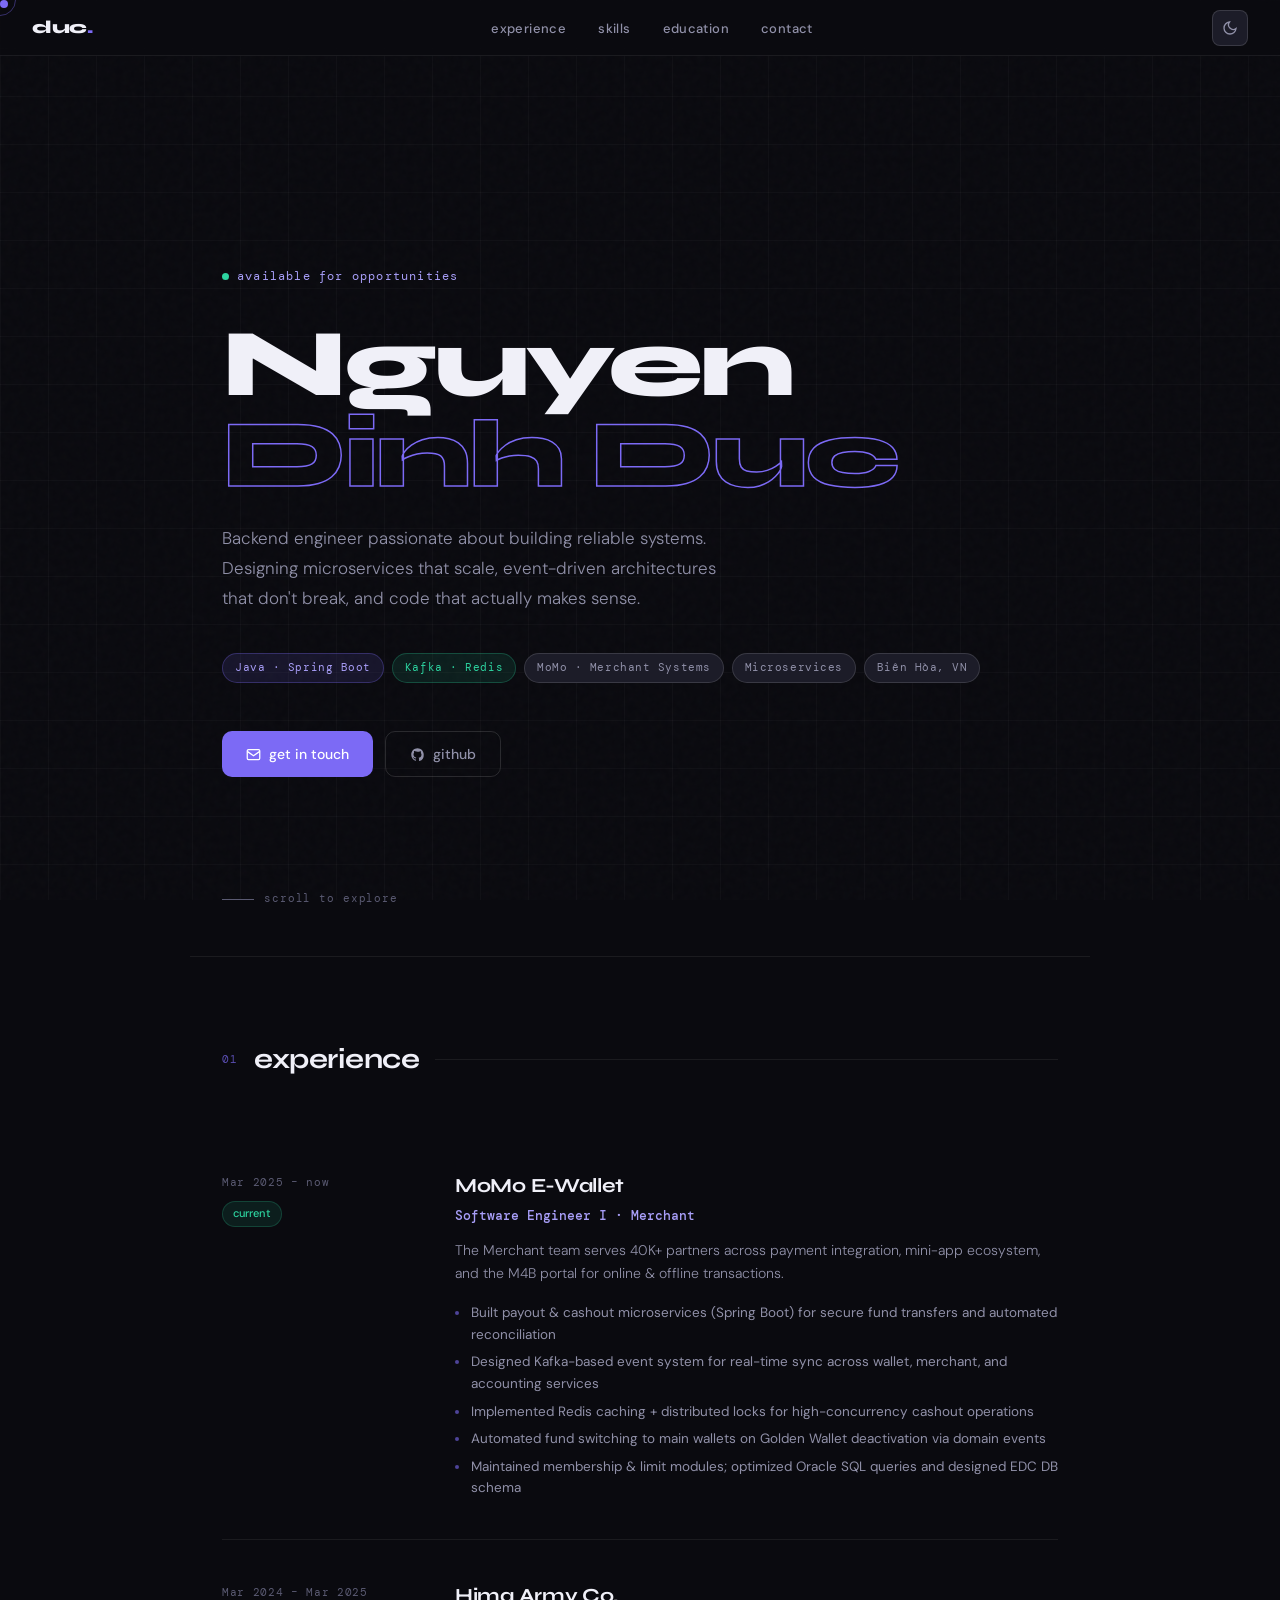
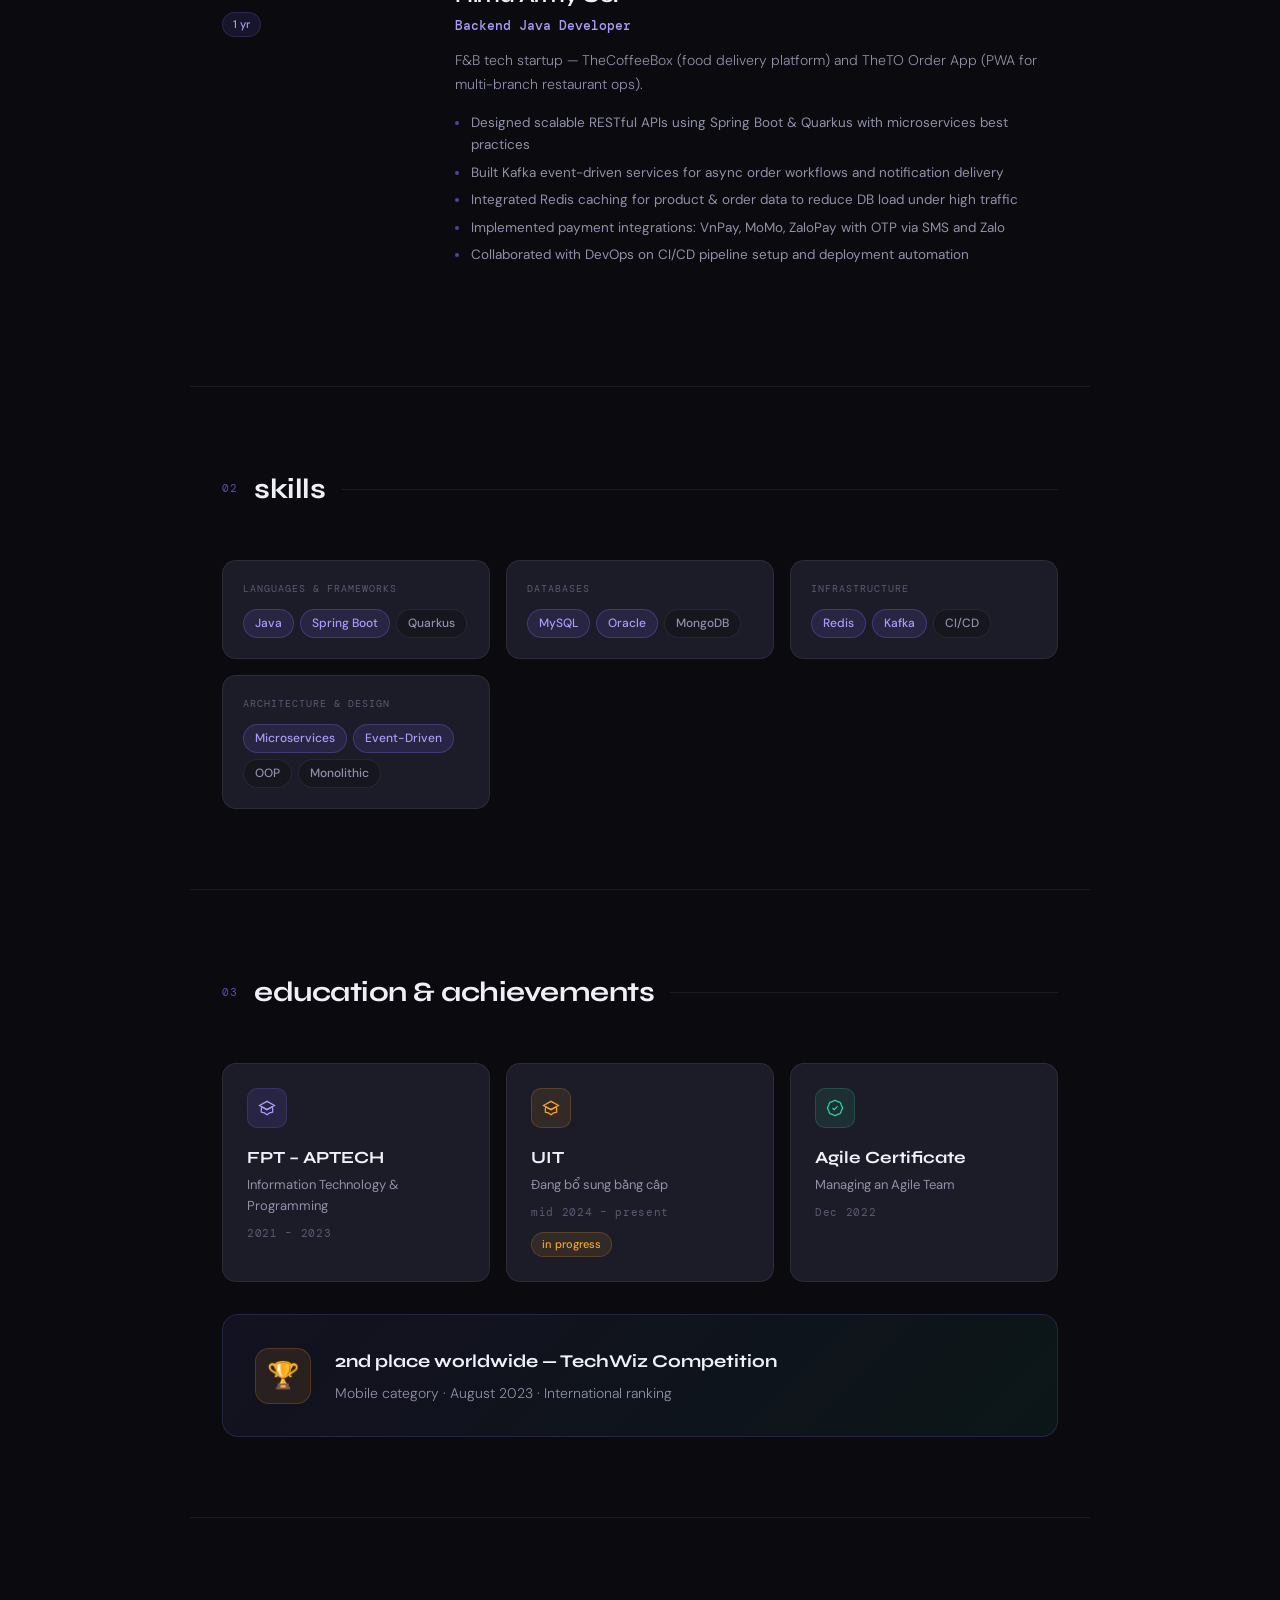
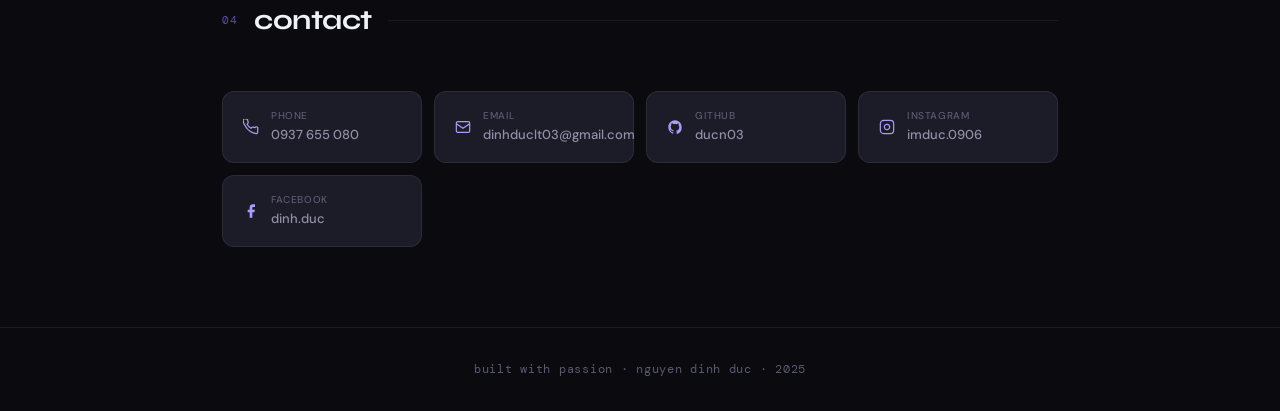
==== index.html @ 2b204b13 "feat: portfolio" ====
<!DOCTYPE html>
<html lang="vi" data-theme="dark">
<head>
<meta charset="UTF-8">
<meta name="viewport" content="width=device-width, initial-scale=1.0">
<title>Nguyen Dinh Duc — Backend Engineer</title>
<link rel="preconnect" href="https://fonts.googleapis.com">
<link href="https://fonts.googleapis.com/css2?family=Syne:wght@400;500;600;700;800&family=DM+Mono:ital,wght@0,400;0,500;1,400&family=DM+Sans:ital,opsz,wght@0,9..40,300;0,9..40,400;0,9..40,500;1,9..40,300&display=swap" rel="stylesheet">
<style>
:root {
  --bg: #0a0a0f;
  --bg2: #111118;
  --bg3: #16161f;
  --surface: #1c1c28;
  --surface2: #242433;
  --border: rgba(255,255,255,0.07);
  --border2: rgba(255,255,255,0.13);
  --text: #f0f0f8;
  --text2: #9090a8;
  --text3: #5a5a72;
  --accent: #7c6af5;
  --accent2: #a89ef8;
  --accent-bg: rgba(124,106,245,0.12);
  --teal: #2dd4a0;
  --teal-bg: rgba(45,212,160,0.1);
  --amber: #f5a623;
  --amber-bg: rgba(245,166,35,0.1);
  --glow: 0 0 40px rgba(124,106,245,0.15);
}
[data-theme="light"] {
  --bg: #fafaf8;
  --bg2: #f4f4f0;
  --bg3: #eeeeea;
  --surface: #ffffff;
  --surface2: #f8f8f5;
  --border: rgba(0,0,0,0.07);
  --border2: rgba(0,0,0,0.13);
  --text: #1a1a2e;
  --text2: #5a5a72;
  --text3: #9090a8;
  --accent: #5b4de0;
  --accent2: #7c6af5;
  --accent-bg: rgba(91,77,224,0.08);
  --teal: #0f9e75;
  --teal-bg: rgba(15,158,117,0.08);
  --amber: #c47a00;
  --amber-bg: rgba(196,122,0,0.08);
  --glow: 0 0 40px rgba(91,77,224,0.08);
}
*, *::before, *::after { box-sizing: border-box; margin: 0; padding: 0; }
html { scroll-behavior: smooth; }
body {
  font-family: 'DM Sans', sans-serif;
  background: var(--bg);
  color: var(--text);
  line-height: 1.6;
  overflow-x: hidden;
}

/* CURSOR */
.cursor {
  width: 8px; height: 8px;
  background: var(--accent);
  border-radius: 50%;
  position: fixed;
  pointer-events: none;
  z-index: 9999;
  transition: transform 0.15s ease, opacity 0.15s ease;
  top: 0; left: 0;
}
.cursor-ring {
  width: 32px; height: 32px;
  border: 1px solid rgba(124,106,245,0.4);
  border-radius: 50%;
  position: fixed;
  pointer-events: none;
  z-index: 9998;
  transition: all 0.08s ease;
  top: 0; left: 0;
}

/* NAV */
nav {
  position: sticky;
  top: 0;
  z-index: 100;
  background: rgba(10,10,15,0.8);
  backdrop-filter: blur(20px);
  border-bottom: 1px solid var(--border);
  padding: 0 2rem;
  display: flex;
  align-items: center;
  justify-content: space-between;
  height: 56px;
  transition: background 0.3s;
}
[data-theme="light"] nav { background: rgba(250,250,248,0.85); }
.nav-logo {
  font-family: 'Syne', sans-serif;
  font-weight: 800;
  font-size: 18px;
  color: var(--text);
  text-decoration: none;
  letter-spacing: -0.5px;
}
.nav-logo span { color: var(--accent); }
.nav-links {
  display: flex;
  gap: 2rem;
  list-style: none;
}
.nav-links a {
  font-size: 13px;
  font-weight: 500;
  color: var(--text2);
  text-decoration: none;
  letter-spacing: 0.03em;
  transition: color 0.2s;
}
.nav-links a:hover { color: var(--text); }
.nav-right { display: flex; align-items: center; gap: 12px; }
.theme-btn {
  width: 36px; height: 36px;
  border: 1px solid var(--border2);
  border-radius: 8px;
  background: var(--surface);
  cursor: pointer;
  display: flex;
  align-items: center;
  justify-content: center;
  transition: all 0.2s;
  color: var(--text2);
}
.theme-btn:hover { background: var(--surface2); color: var(--text); }
.theme-btn svg { width: 16px; height: 16px; }

/* HERO */
.hero {
  min-height: 100vh;
  display: flex;
  flex-direction: column;
  justify-content: center;
  padding: 6rem 2rem 4rem;
  max-width: 900px;
  margin: 0 auto;
  position: relative;
}
.hero-eyebrow {
  display: inline-flex;
  align-items: center;
  gap: 8px;
  font-family: 'DM Mono', monospace;
  font-size: 12px;
  color: var(--accent2);
  letter-spacing: 0.1em;
  margin-bottom: 2rem;
  opacity: 0;
  animation: fadeUp 0.6s ease 0.1s forwards;
}
.dot-live {
  width: 7px; height: 7px;
  background: var(--teal);
  border-radius: 50%;
  animation: pulse 2s infinite;
}
@keyframes pulse {
  0%, 100% { opacity: 1; transform: scale(1); }
  50% { opacity: 0.5; transform: scale(0.8); }
}
.hero-name {
  font-family: 'Syne', sans-serif;
  font-weight: 800;
  font-size: clamp(52px, 8vw, 96px);
  line-height: 0.95;
  letter-spacing: -3px;
  color: var(--text);
  margin-bottom: 1.5rem;
  opacity: 0;
  animation: fadeUp 0.7s ease 0.2s forwards;
}
.hero-name .highlight {
  color: transparent;
  -webkit-text-stroke: 1.5px var(--accent);
}
.hero-desc {
  font-size: 17px;
  color: var(--text2);
  max-width: 520px;
  line-height: 1.75;
  margin-bottom: 2.5rem;
  font-weight: 300;
  opacity: 0;
  animation: fadeUp 0.7s ease 0.35s forwards;
}
.hero-chips {
  display: flex;
  flex-wrap: wrap;
  gap: 8px;
  margin-bottom: 3rem;
  opacity: 0;
  animation: fadeUp 0.7s ease 0.45s forwards;
}
.chip {
  font-family: 'DM Mono', monospace;
  font-size: 11px;
  padding: 5px 12px;
  border-radius: 100px;
  border: 1px solid var(--border2);
  color: var(--text2);
  background: var(--surface);
  letter-spacing: 0.05em;
}
.chip.accent { background: var(--accent-bg); border-color: rgba(124,106,245,0.3); color: var(--accent2); }
.chip.teal { background: var(--teal-bg); border-color: rgba(45,212,160,0.25); color: var(--teal); }
.hero-actions {
  display: flex;
  gap: 12px;
  flex-wrap: wrap;
  opacity: 0;
  animation: fadeUp 0.7s ease 0.55s forwards;
}
.btn-primary {
  display: inline-flex;
  align-items: center;
  gap: 8px;
  padding: 11px 24px;
  background: var(--accent);
  color: #fff;
  border: none;
  border-radius: 10px;
  font-size: 14px;
  font-weight: 500;
  text-decoration: none;
  cursor: pointer;
  transition: all 0.2s;
  font-family: 'DM Sans', sans-serif;
}
.btn-primary:hover { background: var(--accent2); transform: translateY(-1px); }
.btn-ghost {
  display: inline-flex;
  align-items: center;
  gap: 8px;
  padding: 11px 24px;
  background: transparent;
  color: var(--text2);
  border: 1px solid var(--border2);
  border-radius: 10px;
  font-size: 14px;
  font-weight: 500;
  text-decoration: none;
  cursor: pointer;
  transition: all 0.2s;
  font-family: 'DM Sans', sans-serif;
}
.btn-ghost:hover { border-color: var(--accent); color: var(--accent2); }
.hero-scroll {
  position: absolute;
  bottom: 3rem;
  left: 2rem;
  display: flex;
  align-items: center;
  gap: 10px;
  font-family: 'DM Mono', monospace;
  font-size: 11px;
  color: var(--text3);
  letter-spacing: 0.08em;
  opacity: 0;
  animation: fadeUp 0.7s ease 0.8s forwards;
}
.scroll-line {
  width: 32px; height: 1px;
  background: var(--text3);
  animation: scrollLine 2s ease infinite;
}
@keyframes scrollLine {
  0%, 100% { width: 32px; opacity: 1; }
  50% { width: 16px; opacity: 0.4; }
}
@keyframes fadeUp {
  from { opacity: 0; transform: translateY(20px); }
  to { opacity: 1; transform: translateY(0); }
}

/* SECTIONS */
section {
  max-width: 900px;
  margin: 0 auto;
  padding: 5rem 2rem;
  border-top: 1px solid var(--border);
}
.section-header {
  display: flex;
  align-items: center;
  gap: 16px;
  margin-bottom: 3rem;
}
.section-num {
  font-family: 'DM Mono', monospace;
  font-size: 11px;
  color: var(--accent);
  letter-spacing: 0.1em;
  opacity: 0.7;
}
.section-title {
  font-family: 'Syne', sans-serif;
  font-size: 28px;
  font-weight: 700;
  letter-spacing: -0.5px;
  color: var(--text);
}
.section-line {
  flex: 1;
  height: 1px;
  background: var(--border);
}

/* EXPERIENCE */
.exp-timeline { display: flex; flex-direction: column; gap: 0; }
.exp-item {
  display: grid;
  grid-template-columns: 1fr 3fr;
  gap: 2rem;
  padding: 2.5rem 0;
  border-bottom: 1px solid var(--border);
  opacity: 0;
  transform: translateY(24px);
  transition: opacity 0.5s ease, transform 0.5s ease;
}
.exp-item.visible { opacity: 1; transform: translateY(0); }
.exp-item:last-child { border-bottom: none; }
.exp-meta { padding-top: 4px; }
.exp-period {
  font-family: 'DM Mono', monospace;
  font-size: 11px;
  color: var(--text3);
  letter-spacing: 0.06em;
  margin-bottom: 8px;
}
.exp-badge {
  display: inline-block;
  font-size: 11px;
  padding: 3px 10px;
  border-radius: 100px;
  background: var(--teal-bg);
  color: var(--teal);
  border: 1px solid rgba(45,212,160,0.2);
  font-weight: 500;
}
.exp-badge.current { animation: badgePulse 3s ease infinite; }
@keyframes badgePulse {
  0%, 100% { box-shadow: 0 0 0 0 rgba(45,212,160,0.3); }
  50% { box-shadow: 0 0 0 4px rgba(45,212,160,0); }
}
.exp-company {
  font-family: 'Syne', sans-serif;
  font-size: 20px;
  font-weight: 700;
  color: var(--text);
  margin-bottom: 4px;
  letter-spacing: -0.3px;
}
.exp-role {
  font-size: 13px;
  color: var(--accent2);
  font-weight: 500;
  margin-bottom: 12px;
  font-family: 'DM Mono', monospace;
}
.exp-desc {
  font-size: 14px;
  color: var(--text2);
  line-height: 1.7;
  margin-bottom: 16px;
  font-weight: 300;
}
.exp-bullets { list-style: none; display: flex; flex-direction: column; gap: 6px; }
.exp-bullets li {
  font-size: 13.5px;
  color: var(--text2);
  padding-left: 16px;
  position: relative;
  line-height: 1.6;
}
.exp-bullets li::before {
  content: '';
  position: absolute;
  left: 0;
  top: 9px;
  width: 4px; height: 4px;
  border-radius: 50%;
  background: var(--accent);
  opacity: 0.6;
}

/* SKILLS */
.skills-grid {
  display: grid;
  grid-template-columns: repeat(auto-fit, minmax(200px, 1fr));
  gap: 16px;
}
.skill-group {
  background: var(--surface);
  border: 1px solid var(--border);
  border-radius: 14px;
  padding: 1.25rem;
  opacity: 0;
  transform: translateY(20px);
  transition: opacity 0.5s ease, transform 0.5s ease, border-color 0.2s;
}
.skill-group:hover { border-color: var(--border2); }
.skill-group.visible { opacity: 1; transform: translateY(0); }
.skill-group-label {
  font-family: 'DM Mono', monospace;
  font-size: 10px;
  color: var(--text3);
  letter-spacing: 0.1em;
  margin-bottom: 12px;
  text-transform: uppercase;
}
.skill-items { display: flex; flex-wrap: wrap; gap: 6px; }
.skill-pill {
  font-size: 12px;
  padding: 4px 11px;
  border-radius: 100px;
  background: var(--bg3);
  border: 1px solid var(--border);
  color: var(--text2);
  font-weight: 500;
  transition: all 0.2s;
}
.skill-pill:hover { background: var(--accent-bg); border-color: rgba(124,106,245,0.3); color: var(--accent2); }
.skill-pill.featured { background: var(--accent-bg); border-color: rgba(124,106,245,0.3); color: var(--accent2); }

/* EDUCATION */
.edu-grid { display: grid; grid-template-columns: repeat(auto-fit, minmax(260px, 1fr)); gap: 16px; }
.edu-card {
  background: var(--surface);
  border: 1px solid var(--border);
  border-radius: 14px;
  padding: 1.5rem;
  opacity: 0;
  transform: translateY(20px);
  transition: opacity 0.5s ease, transform 0.5s ease, border-color 0.2s;
}
.edu-card:hover { border-color: var(--border2); }
.edu-card.visible { opacity: 1; transform: translateY(0); }
.edu-icon {
  width: 40px; height: 40px;
  border-radius: 10px;
  background: var(--accent-bg);
  border: 1px solid rgba(124,106,245,0.2);
  display: flex; align-items: center; justify-content: center;
  margin-bottom: 1rem;
}
.edu-icon svg { width: 20px; height: 20px; color: var(--accent2); }
.edu-school {
  font-family: 'Syne', sans-serif;
  font-size: 17px;
  font-weight: 700;
  color: var(--text);
  margin-bottom: 4px;
}
.edu-degree { font-size: 13px; color: var(--text2); margin-bottom: 8px; }
.edu-period {
  font-family: 'DM Mono', monospace;
  font-size: 11px;
  color: var(--text3);
  letter-spacing: 0.06em;
}
.edu-status {
  display: inline-block;
  margin-top: 10px;
  font-size: 11px;
  padding: 3px 10px;
  border-radius: 100px;
  background: var(--amber-bg);
  color: var(--amber);
  border: 1px solid rgba(245,166,35,0.2);
  font-weight: 500;
}

/* AWARD */
.award-card {
  background: linear-gradient(135deg, rgba(124,106,245,0.08), rgba(45,212,160,0.06));
  border: 1px solid rgba(124,106,245,0.2);
  border-radius: 16px;
  padding: 2rem;
  display: flex;
  align-items: center;
  gap: 1.5rem;
  opacity: 0;
  transform: translateY(20px);
  transition: opacity 0.5s ease, transform 0.5s ease;
}
.award-card.visible { opacity: 1; transform: translateY(0); }
.award-trophy {
  width: 56px; height: 56px;
  background: var(--amber-bg);
  border: 1px solid rgba(245,166,35,0.2);
  border-radius: 14px;
  display: flex; align-items: center; justify-content: center;
  flex-shrink: 0;
  font-size: 26px;
}
.award-title {
  font-family: 'Syne', sans-serif;
  font-size: 18px;
  font-weight: 700;
  color: var(--text);
  margin-bottom: 6px;
}
.award-sub { font-size: 14px; color: var(--text2); font-weight: 300; }

/* CONTACT */
.contact-grid {
  display: grid;
  grid-template-columns: repeat(auto-fit, minmax(180px, 1fr));
  gap: 12px;
}
.contact-card {
  display: flex;
  align-items: center;
  gap: 12px;
  padding: 1rem 1.25rem;
  background: var(--surface);
  border: 1px solid var(--border);
  border-radius: 12px;
  text-decoration: none;
  color: var(--text2);
  font-size: 13px;
  font-weight: 500;
  transition: all 0.2s;
  opacity: 0;
  transform: translateY(16px);
}
.contact-card:hover {
  border-color: var(--accent);
  color: var(--text);
  transform: translateY(-2px);
  background: var(--surface2);
}
.contact-card.visible { opacity: 1; transform: translateY(0); }
.contact-card svg { width: 16px; height: 16px; flex-shrink: 0; color: var(--accent2); }
.contact-info { display: flex; flex-direction: column; gap: 1px; }
.contact-label { font-size: 10px; color: var(--text3); text-transform: uppercase; letter-spacing: 0.06em; }

/* FOOTER */
footer {
  border-top: 1px solid var(--border);
  padding: 2rem;
  text-align: center;
  font-family: 'DM Mono', monospace;
  font-size: 12px;
  color: var(--text3);
  letter-spacing: 0.06em;
}

/* NOISE OVERLAY */
body::before {
  content: '';
  position: fixed;
  inset: 0;
  background-image: url("data:image/svg+xml,%3Csvg viewBox='0 0 200 200' xmlns='http://www.w3.org/2000/svg'%3E%3Cfilter id='n'%3E%3CfeTurbulence type='fractalNoise' baseFrequency='0.65' numOctaves='3' stitchTiles='stitch'/%3E%3C/filter%3E%3Crect width='100%25' height='100%25' filter='url(%23n)' opacity='1'/%3E%3C/svg%3E");
  opacity: 0.022;
  pointer-events: none;
  z-index: 1;
}

/* BG GRID */
.bg-grid {
  position: fixed;
  inset: 0;
  background-image:
    linear-gradient(var(--border) 1px, transparent 1px),
    linear-gradient(90deg, var(--border) 1px, transparent 1px);
  background-size: 48px 48px;
  pointer-events: none;
  z-index: 0;
  opacity: 0.4;
}
main { position: relative; z-index: 2; }

/* RESPONSIVE */
@media (max-width: 640px) {
  .exp-item { grid-template-columns: 1fr; gap: 1rem; }
  .nav-links { display: none; }
  .hero-name { letter-spacing: -1px; }
}
</style>
</head>
<body>
<div class="bg-grid"></div>
<div class="cursor" id="cursor"></div>
<div class="cursor-ring" id="cursorRing"></div>

<nav>
  <a href="#" class="nav-logo">duc<span>.</span></a>
  <ul class="nav-links">
    <li><a href="#experience">experience</a></li>
    <li><a href="#skills">skills</a></li>
    <li><a href="#education">education</a></li>
    <li><a href="#contact">contact</a></li>
  </ul>
  <div class="nav-right">
    <button class="theme-btn" id="themeBtn" title="toggle theme">
      <svg id="themeIcon" fill="none" stroke="currentColor" stroke-width="2" viewBox="0 0 24 24">
        <path d="M21 12.79A9 9 0 1111.21 3 7 7 0 0021 12.79z"/>
      </svg>
    </button>
  </div>
</nav>

<main>
  <div class="hero">
    <div class="hero-eyebrow">
      <span class="dot-live"></span>
      available for opportunities
    </div>
    <h1 class="hero-name">
      Nguyen<br><span class="highlight">Dinh Duc</span>
    </h1>
    <p class="hero-desc">
      Backend engineer passionate about building reliable systems. Designing microservices that scale, event-driven architectures that don't break, and code that actually makes sense.
    </p>
    <div class="hero-chips">
      <span class="chip accent">Java · Spring Boot</span>
      <span class="chip teal">Kafka · Redis</span>
      <span class="chip">MoMo · Merchant Systems</span>
      <span class="chip">Microservices</span>
      <span class="chip">Biên Hòa, VN</span>
    </div>
    <div class="hero-actions">
      <a href="mailto:dinhduclt03@gmail.com" class="btn-primary">
        <svg width="15" height="15" fill="none" stroke="currentColor" stroke-width="2" viewBox="0 0 24 24"><rect x="2" y="4" width="20" height="16" rx="2"/><path d="M2 7l10 7 10-7"/></svg>
        get in touch
      </a>
      <a href="https://github.com/ducn03" target="_blank" class="btn-ghost">
        <svg width="15" height="15" fill="currentColor" viewBox="0 0 24 24"><path d="M12 2C6.48 2 2 6.58 2 12.26c0 4.53 2.87 8.37 6.84 9.73.5.09.68-.22.68-.49v-1.7c-2.78.62-3.37-1.37-3.37-1.37-.45-1.18-1.1-1.5-1.1-1.5-.9-.63.07-.62.07-.62 1 .07 1.52 1.05 1.52 1.05.88 1.55 2.3 1.1 2.87.84.09-.65.35-1.1.63-1.35-2.22-.26-4.56-1.14-4.56-5.07 0-1.12.39-2.03 1.03-2.75-.1-.26-.45-1.3.1-2.71 0 0 .84-.28 2.75 1.05A9.4 9.4 0 0112 7.44c.85 0 1.7.12 2.5.34 1.9-1.33 2.74-1.05 2.74-1.05.55 1.41.2 2.45.1 2.71.64.72 1.03 1.63 1.03 2.75 0 3.94-2.34 4.81-4.57 5.06.36.32.68.94.68 1.9v2.82c0 .27.18.59.69.49A10.26 10.26 0 0022 12.26C22 6.58 17.52 2 12 2z"/></svg>
        github
      </a>
    </div>
    <div class="hero-scroll">
      <span class="scroll-line"></span>
      scroll to explore
    </div>
  </div>

  <section id="experience">
    <div class="section-header">
      <span class="section-num">01</span>
      <h2 class="section-title">experience</h2>
      <div class="section-line"></div>
    </div>
    <div class="exp-timeline">
      <div class="exp-item reveal">
        <div class="exp-meta">
          <div class="exp-period">Mar 2025 – now</div>
          <div class="exp-badge current">current</div>
        </div>
        <div>
          <div class="exp-company">MoMo E-Wallet</div>
          <div class="exp-role">Software Engineer I · Merchant</div>
          <p class="exp-desc">The Merchant team serves 40K+ partners across payment integration, mini-app ecosystem, and the M4B portal for online & offline transactions.</p>
          <ul class="exp-bullets">
            <li>Built payout & cashout microservices (Spring Boot) for secure fund transfers and automated reconciliation</li>
            <li>Designed Kafka-based event system for real-time sync across wallet, merchant, and accounting services</li>
            <li>Implemented Redis caching + distributed locks for high-concurrency cashout operations</li>
            <li>Automated fund switching to main wallets on Golden Wallet deactivation via domain events</li>
            <li>Maintained membership & limit modules; optimized Oracle SQL queries and designed EDC DB schema</li>
          </ul>
        </div>
      </div>
      <div class="exp-item reveal">
        <div class="exp-meta">
          <div class="exp-period">Mar 2024 – Mar 2025</div>
          <div class="exp-badge" style="background:var(--accent-bg);color:var(--accent2);border-color:rgba(124,106,245,0.2)">1 yr</div>
        </div>
        <div>
          <div class="exp-company">Hima Army Co.</div>
          <div class="exp-role">Backend Java Developer</div>
          <p class="exp-desc">F&B tech startup — TheCoffeeBox (food delivery platform) and TheTO Order App (PWA for multi-branch restaurant ops).</p>
          <ul class="exp-bullets">
            <li>Designed scalable RESTful APIs using Spring Boot & Quarkus with microservices best practices</li>
            <li>Built Kafka event-driven services for async order workflows and notification delivery</li>
            <li>Integrated Redis caching for product & order data to reduce DB load under high traffic</li>
            <li>Implemented payment integrations: VnPay, MoMo, ZaloPay with OTP via SMS and Zalo</li>
            <li>Collaborated with DevOps on CI/CD pipeline setup and deployment automation</li>
          </ul>
        </div>
      </div>
    </div>
  </section>

  <section id="skills">
    <div class="section-header">
      <span class="section-num">02</span>
      <h2 class="section-title">skills</h2>
      <div class="section-line"></div>
    </div>
    <div class="skills-grid">
      <div class="skill-group reveal">
        <div class="skill-group-label">languages & frameworks</div>
        <div class="skill-items">
          <span class="skill-pill featured">Java</span>
          <span class="skill-pill featured">Spring Boot</span>
          <span class="skill-pill">Quarkus</span>
        </div>
      </div>
      <div class="skill-group reveal">
        <div class="skill-group-label">databases</div>
        <div class="skill-items">
          <span class="skill-pill featured">MySQL</span>
          <span class="skill-pill featured">Oracle</span>
          <span class="skill-pill">MongoDB</span>
        </div>
      </div>
      <div class="skill-group reveal">
        <div class="skill-group-label">infrastructure</div>
        <div class="skill-items">
          <span class="skill-pill featured">Redis</span>
          <span class="skill-pill featured">Kafka</span>
          <span class="skill-pill">CI/CD</span>
        </div>
      </div>
      <div class="skill-group reveal">
        <div class="skill-group-label">architecture & design</div>
        <div class="skill-items">
          <span class="skill-pill featured">Microservices</span>
          <span class="skill-pill featured">Event-Driven</span>
          <span class="skill-pill">OOP</span>
          <span class="skill-pill">Monolithic</span>
        </div>
      </div>
    </div>
  </section>

  <section id="education">
    <div class="section-header">
      <span class="section-num">03</span>
      <h2 class="section-title">education & achievements</h2>
      <div class="section-line"></div>
    </div>
    <div class="edu-grid" style="margin-bottom: 2rem;">
      <div class="edu-card reveal">
        <div class="edu-icon">
          <svg fill="none" stroke="currentColor" stroke-width="1.5" viewBox="0 0 24 24"><path d="M12 14l9-5-9-5-9 5 9 5z"/><path d="M12 14l6.16-3.422a12.083 12.083 0 01.665 6.479A11.952 11.952 0 0012 20.055a11.952 11.952 0 00-6.824-2.998 12.078 12.078 0 01.665-6.479L12 14z"/></svg>
        </div>
        <div class="edu-school">FPT – APTECH</div>
        <div class="edu-degree">Information Technology & Programming</div>
        <div class="edu-period">2021 – 2023</div>
      </div>
      <div class="edu-card reveal">
        <div class="edu-icon" style="background:var(--amber-bg);border-color:rgba(245,166,35,0.2)">
          <svg fill="none" stroke="currentColor" stroke-width="1.5" viewBox="0 0 24 24" style="color:var(--amber)"><path d="M12 14l9-5-9-5-9 5 9 5z"/><path d="M12 14l6.16-3.422a12.083 12.083 0 01.665 6.479A11.952 11.952 0 0012 20.055a11.952 11.952 0 00-6.824-2.998 12.078 12.078 0 01.665-6.479L12 14z"/></svg>
        </div>
        <div class="edu-school">UIT</div>
        <div class="edu-degree">Đang bổ sung bằng cấp</div>
        <div class="edu-period">mid 2024 – present</div>
        <div class="edu-status">in progress</div>
      </div>
      <div class="edu-card reveal">
        <div class="edu-icon" style="background:var(--teal-bg);border-color:rgba(45,212,160,0.2)">
          <svg fill="none" stroke="currentColor" stroke-width="1.5" viewBox="0 0 24 24" style="color:var(--teal)"><path d="M9 12l2 2 4-4M7.835 4.697a3.42 3.42 0 001.946-.806 3.42 3.42 0 014.438 0 3.42 3.42 0 001.946.806 3.42 3.42 0 013.138 3.138 3.42 3.42 0 00.806 1.946 3.42 3.42 0 010 4.438 3.42 3.42 0 00-.806 1.946 3.42 3.42 0 01-3.138 3.138 3.42 3.42 0 00-1.946.806 3.42 3.42 0 01-4.438 0 3.42 3.42 0 00-1.946-.806 3.42 3.42 0 01-3.138-3.138 3.42 3.42 0 00-.806-1.946 3.42 3.42 0 010-4.438 3.42 3.42 0 00.806-1.946 3.42 3.42 0 013.138-3.138z"/></svg>
        </div>
        <div class="edu-school">Agile Certificate</div>
        <div class="edu-degree">Managing an Agile Team</div>
        <div class="edu-period">Dec 2022</div>
      </div>
    </div>
    <div class="award-card reveal">
      <div class="award-trophy">🏆</div>
      <div>
        <div class="award-title">2nd place worldwide — TechWiz Competition</div>
        <div class="award-sub">Mobile category · August 2023 · International ranking</div>
      </div>
    </div>
  </section>

  <section id="contact">
    <div class="section-header">
      <span class="section-num">04</span>
      <h2 class="section-title">contact</h2>
      <div class="section-line"></div>
    </div>
    <div class="contact-grid">
      <a href="tel:0937655080" class="contact-card reveal">
        <svg fill="none" stroke="currentColor" stroke-width="1.8" viewBox="0 0 24 24"><path d="M22 16.92v3a2 2 0 01-2.18 2 19.79 19.79 0 01-8.63-3.07A19.5 19.5 0 013.07 9.81 19.79 19.79 0 01.01 1.18 2 2 0 012 .01h3a2 2 0 012 1.72 12.6 12.6 0 00.69 2.79 2 2 0 01-.45 2.11L6.09 7.91a16 16 0 006 6l1.27-1.27a2 2 0 012.11-.45 12.6 12.6 0 002.79.69A2 2 0 0122 14.92z"/></svg>
        <div class="contact-info">
          <span class="contact-label">phone</span>
          <span>0937 655 080</span>
        </div>
      </a>
      <a href="mailto:dinhduclt03@gmail.com" class="contact-card reveal">
        <svg fill="none" stroke="currentColor" stroke-width="1.8" viewBox="0 0 24 24"><rect x="2" y="4" width="20" height="16" rx="2"/><path d="M2 7l10 7 10-7"/></svg>
        <div class="contact-info">
          <span class="contact-label">email</span>
          <span>dinhduclt03@gmail.com</span>
        </div>
      </a>
      <a href="https://github.com/ducn03" target="_blank" class="contact-card reveal">
        <svg fill="currentColor" viewBox="0 0 24 24"><path d="M12 2C6.48 2 2 6.58 2 12.26c0 4.53 2.87 8.37 6.84 9.73.5.09.68-.22.68-.49v-1.7c-2.78.62-3.37-1.37-3.37-1.37-.45-1.18-1.1-1.5-1.1-1.5-.9-.63.07-.62.07-.62 1 .07 1.52 1.05 1.52 1.05.88 1.55 2.3 1.1 2.87.84.09-.65.35-1.1.63-1.35-2.22-.26-4.56-1.14-4.56-5.07 0-1.12.39-2.03 1.03-2.75-.1-.26-.45-1.3.1-2.71 0 0 .84-.28 2.75 1.05A9.4 9.4 0 0112 7.44c.85 0 1.7.12 2.5.34 1.9-1.33 2.74-1.05 2.74-1.05.55 1.41.2 2.45.1 2.71.64.72 1.03 1.63 1.03 2.75 0 3.94-2.34 4.81-4.57 5.06.36.32.68.94.68 1.9v2.82c0 .27.18.59.69.49A10.26 10.26 0 0022 12.26C22 6.58 17.52 2 12 2z"/></svg>
        <div class="contact-info">
          <span class="contact-label">github</span>
          <span>ducn03</span>
        </div>
      </a>
      <a href="https://www.instagram.com/imduc.0906/" target="_blank" class="contact-card reveal">
        <svg fill="none" stroke="currentColor" stroke-width="1.8" viewBox="0 0 24 24"><rect x="2" y="2" width="20" height="20" rx="5"/><path d="M16 11.37A4 4 0 1112.63 8 4 4 0 0116 11.37z"/><line x1="17.5" y1="6.5" x2="17.51" y2="6.5"/></svg>
        <div class="contact-info">
          <span class="contact-label">instagram</span>
          <span>imduc.0906</span>
        </div>
      </a>
      <a href="https://www.facebook.com/dinh.duc.5203141/" target="_blank" class="contact-card reveal">
        <svg fill="currentColor" viewBox="0 0 24 24"><path d="M18 2h-3a5 5 0 00-5 5v3H7v4h3v8h4v-8h3l1-4h-4V7a1 1 0 011-1h3z"/></svg>
        <div class="contact-info">
          <span class="contact-label">facebook</span>
          <span>dinh.duc</span>
        </div>
      </a>
    </div>
  </section>
</main>

<footer>
  built with passion · nguyen dinh duc · 2025
</footer>

<script>
const cursor = document.getElementById('cursor');
const ring = document.getElementById('cursorRing');
let mx = 0, my = 0, rx = 0, ry = 0;
document.addEventListener('mousemove', e => {
  mx = e.clientX; my = e.clientY;
  cursor.style.transform = `translate(${mx - 4}px, ${my - 4}px)`;
});
(function animRing() {
  rx += (mx - rx) * 0.12;
  ry += (my - ry) * 0.12;
  ring.style.transform = `translate(${rx - 16}px, ${ry - 16}px)`;
  requestAnimationFrame(animRing);
})();

const themeBtn = document.getElementById('themeBtn');
const themeIcon = document.getElementById('themeIcon');
const sunPath = '<circle cx="12" cy="12" r="5"/><path d="M12 1v2M12 21v2M4.22 4.22l1.42 1.42M18.36 18.36l1.42 1.42M1 12h2M21 12h2M4.22 19.78l1.42-1.42M18.36 5.64l1.42-1.42"/>';
const moonPath = '<path d="M21 12.79A9 9 0 1111.21 3 7 7 0 0021 12.79z"/>';
let isDark = true;
themeBtn.addEventListener('click', () => {
  isDark = !isDark;
  document.documentElement.setAttribute('data-theme', isDark ? 'dark' : 'light');
  themeIcon.innerHTML = isDark ? moonPath : sunPath;
});

const observer = new IntersectionObserver(entries => {
  entries.forEach(e => {
    if (e.isIntersecting) {
      const siblings = e.target.parentElement.querySelectorAll('.reveal');
      siblings.forEach((el, i) => {
        setTimeout(() => el.classList.add('visible'), i * 100);
      });
    }
  });
}, { threshold: 0.15 });
document.querySelectorAll('.reveal').forEach(el => observer.observe(el));
</script>
</body>
</html>
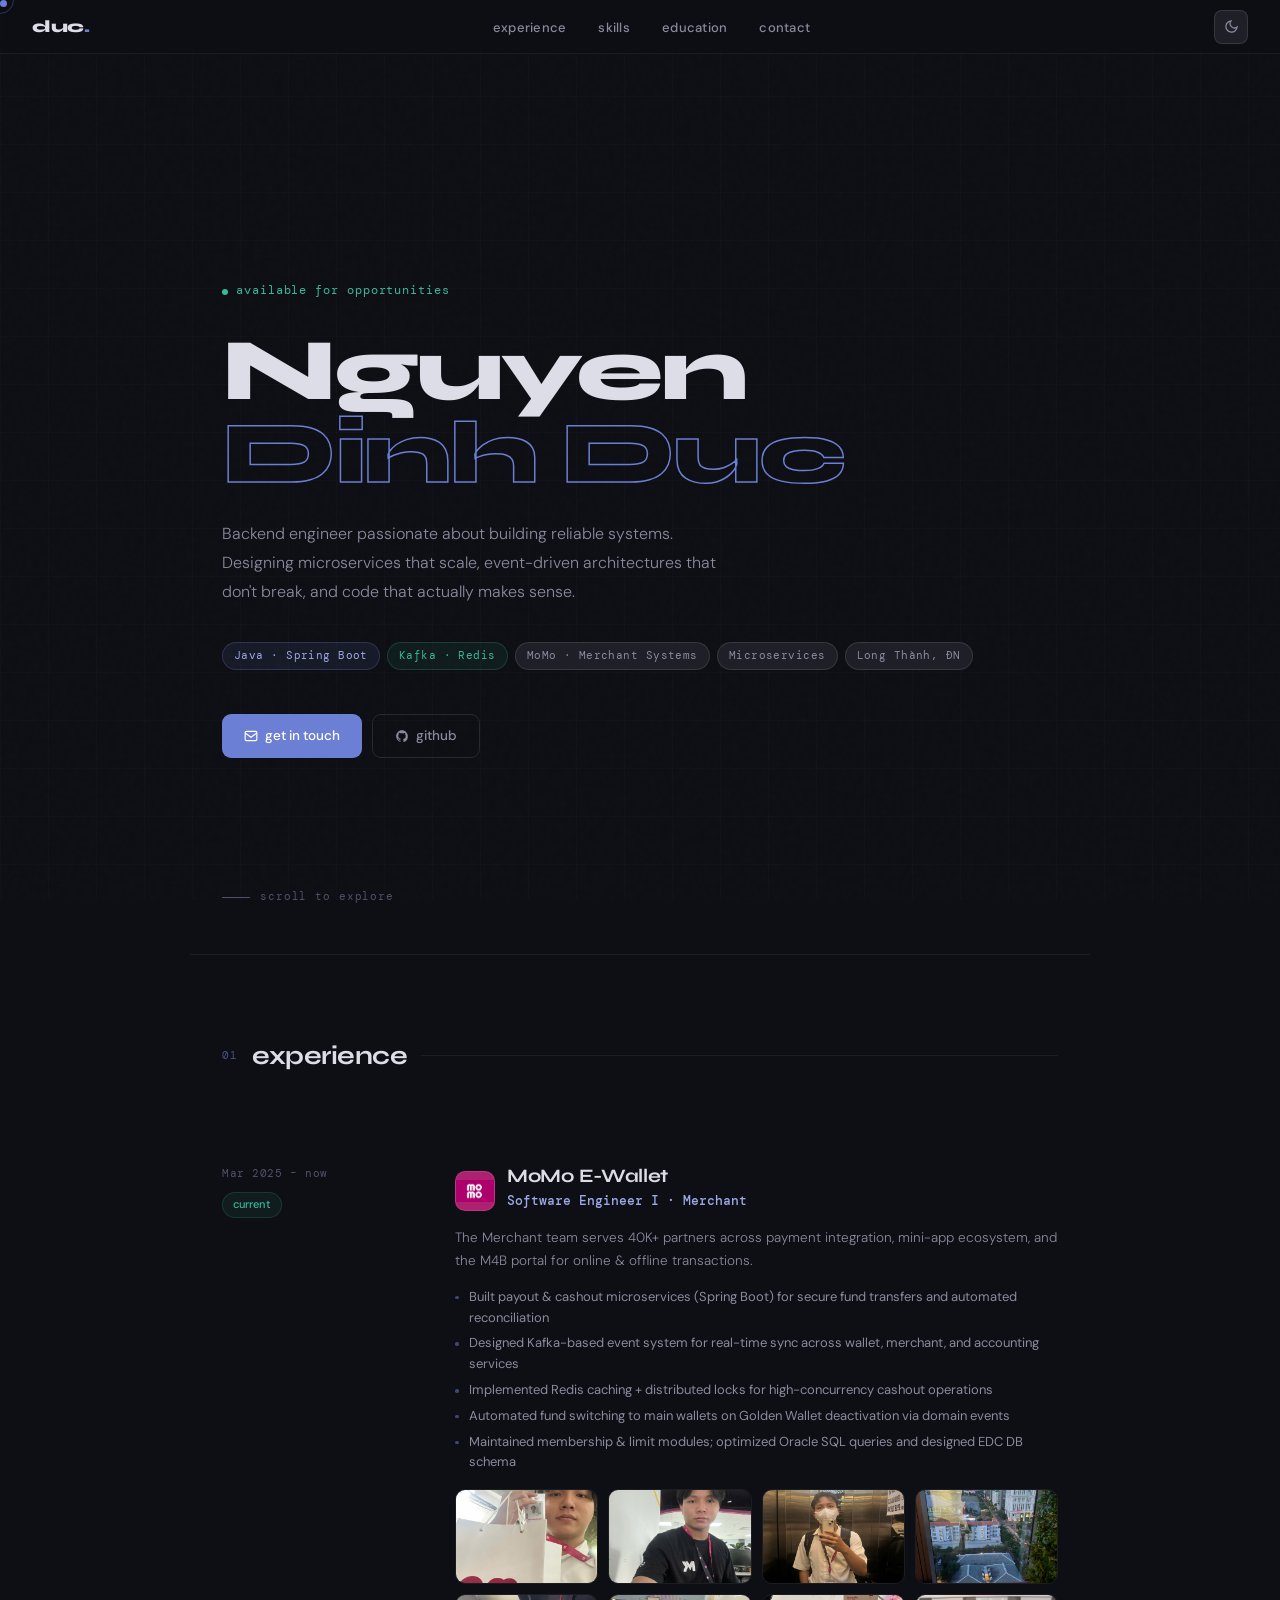
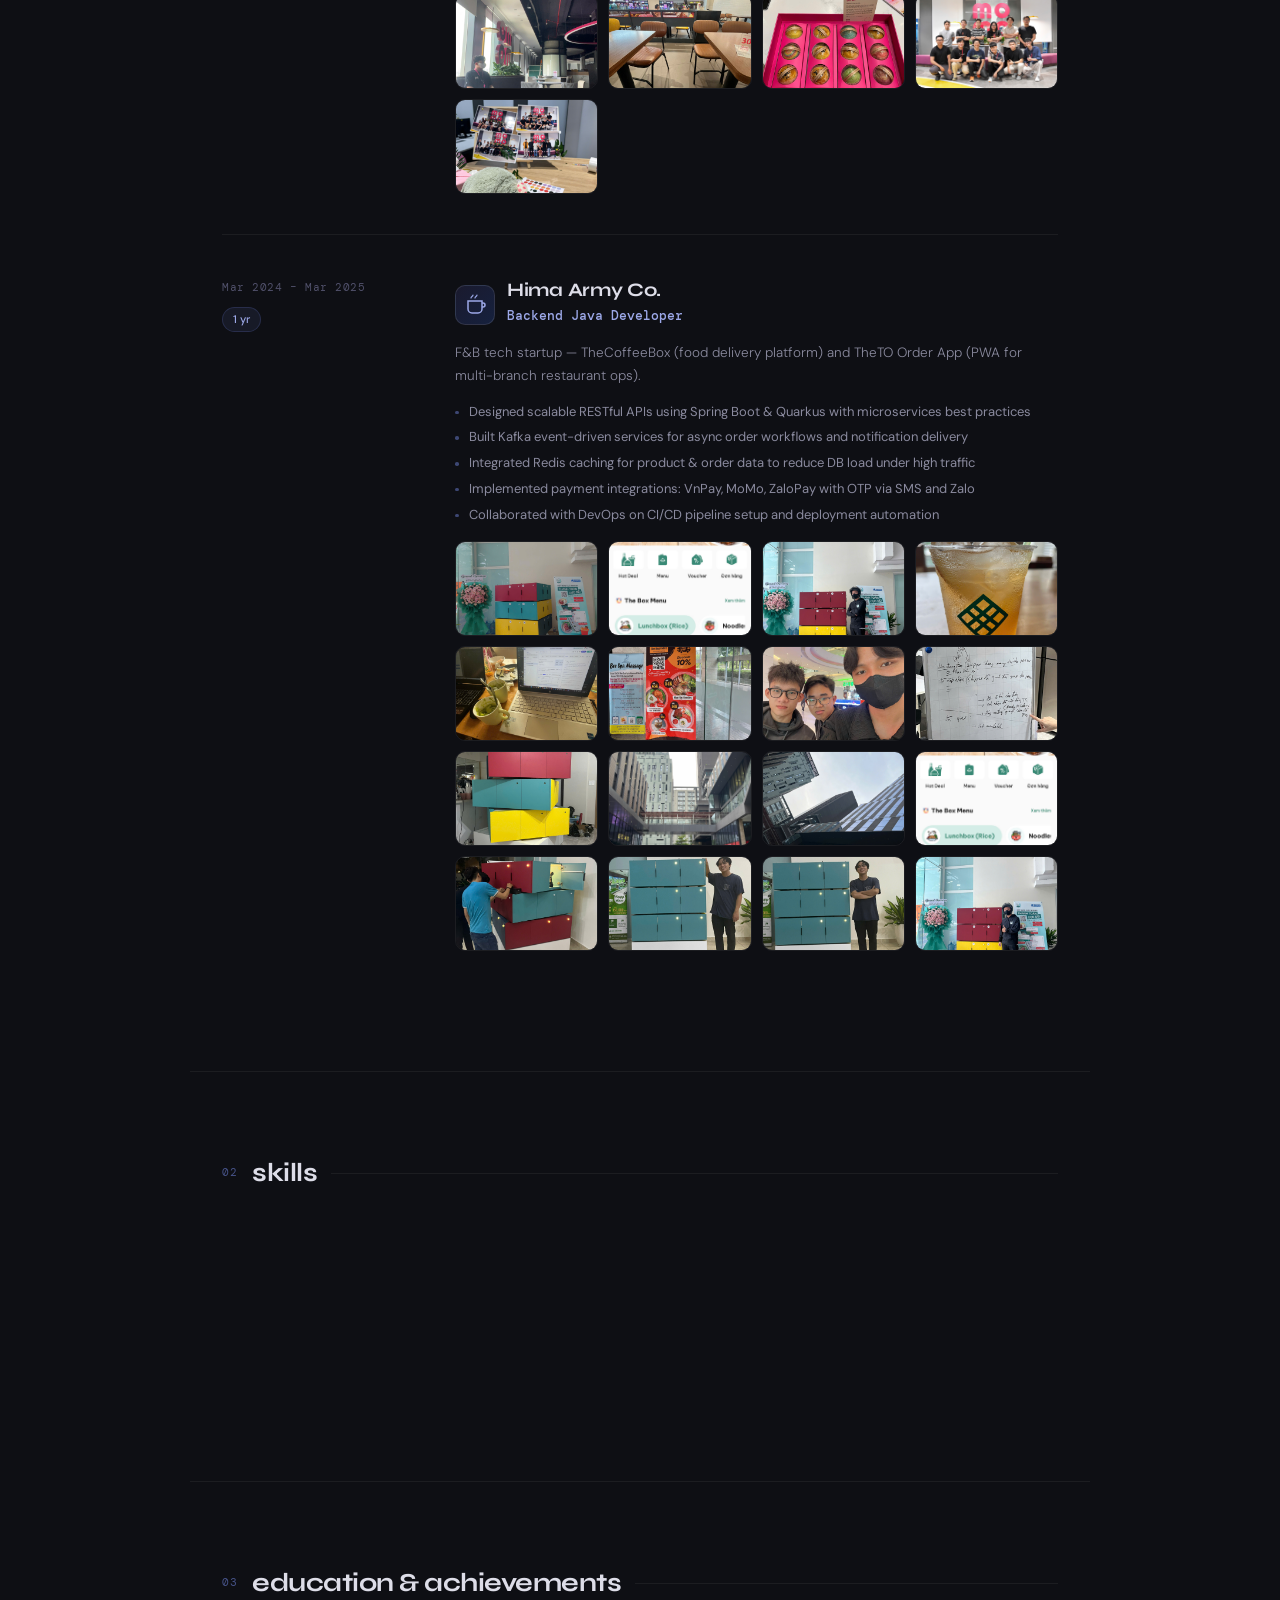
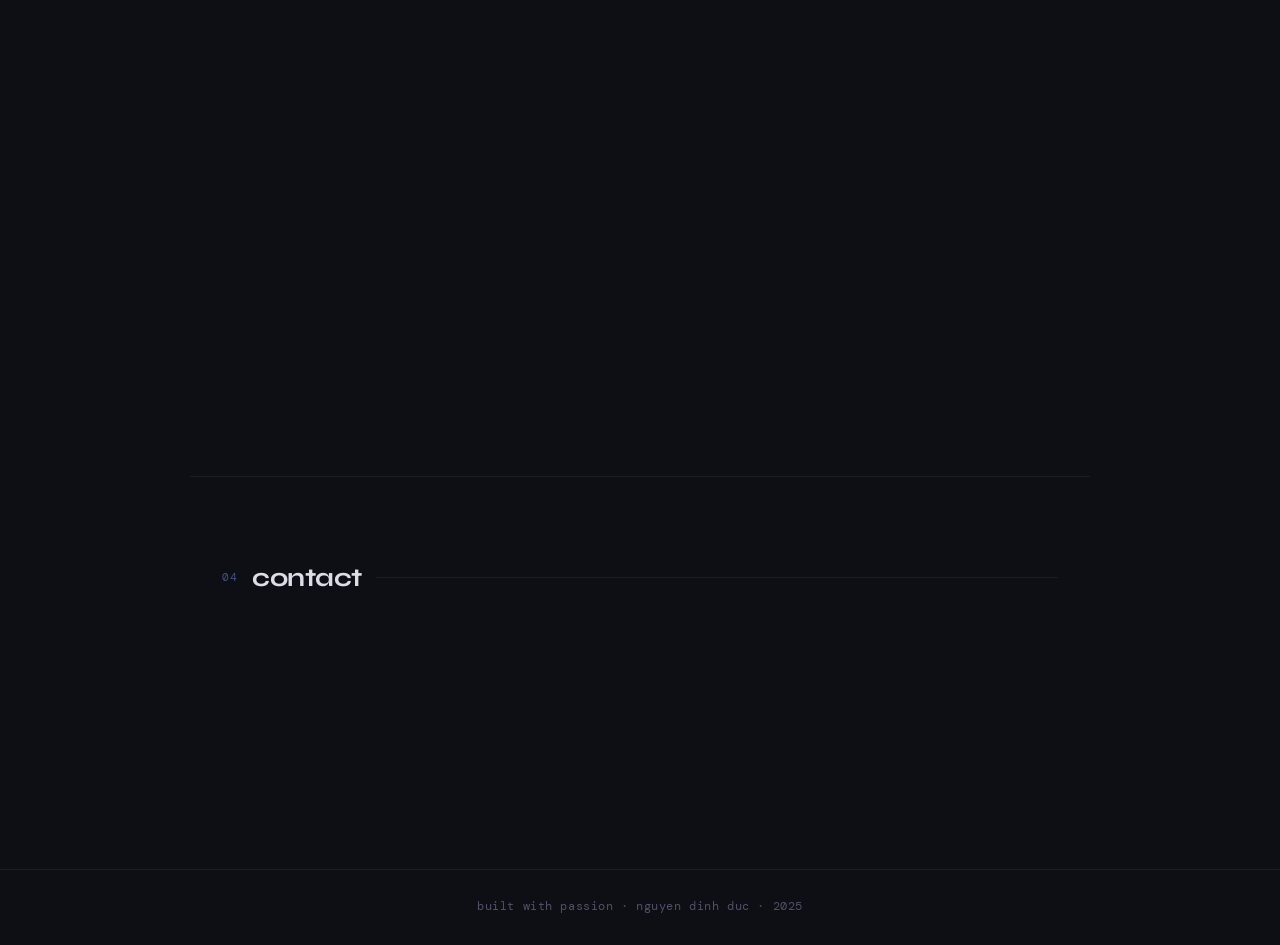
==== commit 9f22dbae: "feat: update portfolio" ====
--- a/index.html
+++ b/index.html
@@ -8,44 +8,43 @@
 <link href="https://fonts.googleapis.com/css2?family=Syne:wght@400;500;600;700;800&family=DM+Mono:ital,wght@0,400;0,500;1,400&family=DM+Sans:ital,opsz,wght@0,9..40,300;0,9..40,400;0,9..40,500;1,9..40,300&display=swap" rel="stylesheet">
 <style>
 :root {
-  --bg: #0a0a0f;
-  --bg2: #111118;
-  --bg3: #16161f;
-  --surface: #1c1c28;
-  --surface2: #242433;
-  --border: rgba(255,255,255,0.07);
-  --border2: rgba(255,255,255,0.13);
-  --text: #f0f0f8;
-  --text2: #9090a8;
-  --text3: #5a5a72;
-  --accent: #7c6af5;
-  --accent2: #a89ef8;
-  --accent-bg: rgba(124,106,245,0.12);
-  --teal: #2dd4a0;
-  --teal-bg: rgba(45,212,160,0.1);
-  --amber: #f5a623;
-  --amber-bg: rgba(245,166,35,0.1);
-  --glow: 0 0 40px rgba(124,106,245,0.15);
+  --bg: #0e0f14;
+  --bg2: #13141a;
+  --bg3: #18191f;
+  --surface: #1e1f27;
+  --surface2: #252630;
+  --border: rgba(255,255,255,0.06);
+  --border2: rgba(255,255,255,0.11);
+  --text: #dddde8;
+  --text2: #8a8a9e;
+  --text3: #50506a;
+  --accent: #6b7fd4;
+  --accent2: #9ca8e8;
+  --accent-bg: rgba(107,127,212,0.1);
+  --teal: #3ab89a;
+  --teal-bg: rgba(58,184,154,0.08);
+  --amber: #d4923a;
+  --amber-bg: rgba(212,146,58,0.1);
+  --glow: none;
 }
 [data-theme="light"] {
-  --bg: #fafaf8;
-  --bg2: #f4f4f0;
-  --bg3: #eeeeea;
+  --bg: #f6f6f4;
+  --bg2: #f0f0ee;
+  --bg3: #e9e9e6;
   --surface: #ffffff;
-  --surface2: #f8f8f5;
+  --surface2: #f4f4f2;
   --border: rgba(0,0,0,0.07);
-  --border2: rgba(0,0,0,0.13);
-  --text: #1a1a2e;
-  --text2: #5a5a72;
-  --text3: #9090a8;
-  --accent: #5b4de0;
-  --accent2: #7c6af5;
-  --accent-bg: rgba(91,77,224,0.08);
-  --teal: #0f9e75;
-  --teal-bg: rgba(15,158,117,0.08);
-  --amber: #c47a00;
-  --amber-bg: rgba(196,122,0,0.08);
-  --glow: 0 0 40px rgba(91,77,224,0.08);
+  --border2: rgba(0,0,0,0.12);
+  --text: #1e1e2e;
+  --text2: #58586e;
+  --text3: #94949e;
+  --accent: #5262b8;
+  --accent2: #6b7fd4;
+  --accent-bg: rgba(82,98,184,0.08);
+  --teal: #1a9478;
+  --teal-bg: rgba(26,148,120,0.08);
+  --amber: #b07828;
+  --amber-bg: rgba(176,120,40,0.08);
 }
 *, *::before, *::after { box-sizing: border-box; margin: 0; padding: 0; }
 html { scroll-behavior: smooth; }
@@ -57,534 +56,236 @@
   overflow-x: hidden;
 }
 
-/* CURSOR */
-.cursor {
-  width: 8px; height: 8px;
-  background: var(--accent);
-  border-radius: 50%;
-  position: fixed;
-  pointer-events: none;
-  z-index: 9999;
-  transition: transform 0.15s ease, opacity 0.15s ease;
-  top: 0; left: 0;
-}
-.cursor-ring {
-  width: 32px; height: 32px;
-  border: 1px solid rgba(124,106,245,0.4);
-  border-radius: 50%;
-  position: fixed;
-  pointer-events: none;
-  z-index: 9998;
-  transition: all 0.08s ease;
-  top: 0; left: 0;
-}
-
-/* NAV */
+.cursor { width: 7px; height: 7px; background: var(--accent); border-radius: 50%; position: fixed; pointer-events: none; z-index: 9999; top: 0; left: 0; }
+.cursor-ring { width: 28px; height: 28px; border: 1px solid rgba(107,127,212,0.35); border-radius: 50%; position: fixed; pointer-events: none; z-index: 9998; transition: all 0.08s ease; top: 0; left: 0; }
+
 nav {
-  position: sticky;
-  top: 0;
-  z-index: 100;
-  background: rgba(10,10,15,0.8);
-  backdrop-filter: blur(20px);
+  position: sticky; top: 0; z-index: 100;
+  background: rgba(14,15,20,0.82);
+  backdrop-filter: blur(18px);
   border-bottom: 1px solid var(--border);
   padding: 0 2rem;
-  display: flex;
-  align-items: center;
-  justify-content: space-between;
-  height: 56px;
-  transition: background 0.3s;
-}
-[data-theme="light"] nav { background: rgba(250,250,248,0.85); }
-.nav-logo {
-  font-family: 'Syne', sans-serif;
-  font-weight: 800;
-  font-size: 18px;
-  color: var(--text);
-  text-decoration: none;
-  letter-spacing: -0.5px;
-}
+  display: flex; align-items: center; justify-content: space-between;
+  height: 54px;
+}
+[data-theme="light"] nav { background: rgba(246,246,244,0.88); }
+.nav-logo { font-family: 'Syne', sans-serif; font-weight: 800; font-size: 17px; color: var(--text); text-decoration: none; letter-spacing: -0.5px; }
 .nav-logo span { color: var(--accent); }
-.nav-links {
-  display: flex;
-  gap: 2rem;
-  list-style: none;
-}
-.nav-links a {
-  font-size: 13px;
-  font-weight: 500;
-  color: var(--text2);
-  text-decoration: none;
-  letter-spacing: 0.03em;
-  transition: color 0.2s;
-}
+.nav-links { display: flex; gap: 2rem; list-style: none; }
+.nav-links a { font-size: 13px; font-weight: 500; color: var(--text2); text-decoration: none; letter-spacing: 0.02em; transition: color 0.2s; }
 .nav-links a:hover { color: var(--text); }
-.nav-right { display: flex; align-items: center; gap: 12px; }
-.theme-btn {
-  width: 36px; height: 36px;
-  border: 1px solid var(--border2);
-  border-radius: 8px;
-  background: var(--surface);
-  cursor: pointer;
-  display: flex;
-  align-items: center;
-  justify-content: center;
-  transition: all 0.2s;
-  color: var(--text2);
-}
+.nav-right { display: flex; align-items: center; gap: 10px; }
+.theme-btn { width: 34px; height: 34px; border: 1px solid var(--border2); border-radius: 8px; background: var(--surface); cursor: pointer; display: flex; align-items: center; justify-content: center; transition: all 0.2s; color: var(--text2); }
 .theme-btn:hover { background: var(--surface2); color: var(--text); }
-.theme-btn svg { width: 16px; height: 16px; }
+.theme-btn svg { width: 15px; height: 15px; }
 
 /* HERO */
-.hero {
-  min-height: 100vh;
-  display: flex;
-  flex-direction: column;
-  justify-content: center;
-  padding: 6rem 2rem 4rem;
-  max-width: 900px;
-  margin: 0 auto;
-  position: relative;
-}
-.hero-eyebrow {
-  display: inline-flex;
-  align-items: center;
-  gap: 8px;
-  font-family: 'DM Mono', monospace;
-  font-size: 12px;
-  color: var(--accent2);
-  letter-spacing: 0.1em;
-  margin-bottom: 2rem;
-  opacity: 0;
-  animation: fadeUp 0.6s ease 0.1s forwards;
-}
-.dot-live {
-  width: 7px; height: 7px;
-  background: var(--teal);
-  border-radius: 50%;
-  animation: pulse 2s infinite;
-}
-@keyframes pulse {
-  0%, 100% { opacity: 1; transform: scale(1); }
-  50% { opacity: 0.5; transform: scale(0.8); }
-}
-.hero-name {
-  font-family: 'Syne', sans-serif;
-  font-weight: 800;
-  font-size: clamp(52px, 8vw, 96px);
-  line-height: 0.95;
-  letter-spacing: -3px;
-  color: var(--text);
-  margin-bottom: 1.5rem;
-  opacity: 0;
-  animation: fadeUp 0.7s ease 0.2s forwards;
-}
-.hero-name .highlight {
-  color: transparent;
-  -webkit-text-stroke: 1.5px var(--accent);
-}
-.hero-desc {
-  font-size: 17px;
-  color: var(--text2);
-  max-width: 520px;
-  line-height: 1.75;
-  margin-bottom: 2.5rem;
-  font-weight: 300;
-  opacity: 0;
-  animation: fadeUp 0.7s ease 0.35s forwards;
-}
-.hero-chips {
-  display: flex;
-  flex-wrap: wrap;
-  gap: 8px;
-  margin-bottom: 3rem;
-  opacity: 0;
-  animation: fadeUp 0.7s ease 0.45s forwards;
-}
-.chip {
-  font-family: 'DM Mono', monospace;
-  font-size: 11px;
-  padding: 5px 12px;
-  border-radius: 100px;
-  border: 1px solid var(--border2);
-  color: var(--text2);
-  background: var(--surface);
-  letter-spacing: 0.05em;
-}
-.chip.accent { background: var(--accent-bg); border-color: rgba(124,106,245,0.3); color: var(--accent2); }
-.chip.teal { background: var(--teal-bg); border-color: rgba(45,212,160,0.25); color: var(--teal); }
-.hero-actions {
-  display: flex;
-  gap: 12px;
-  flex-wrap: wrap;
-  opacity: 0;
-  animation: fadeUp 0.7s ease 0.55s forwards;
-}
-.btn-primary {
-  display: inline-flex;
-  align-items: center;
-  gap: 8px;
-  padding: 11px 24px;
-  background: var(--accent);
-  color: #fff;
-  border: none;
-  border-radius: 10px;
-  font-size: 14px;
-  font-weight: 500;
-  text-decoration: none;
-  cursor: pointer;
-  transition: all 0.2s;
-  font-family: 'DM Sans', sans-serif;
-}
-.btn-primary:hover { background: var(--accent2); transform: translateY(-1px); }
-.btn-ghost {
-  display: inline-flex;
-  align-items: center;
-  gap: 8px;
-  padding: 11px 24px;
-  background: transparent;
-  color: var(--text2);
-  border: 1px solid var(--border2);
-  border-radius: 10px;
-  font-size: 14px;
-  font-weight: 500;
-  text-decoration: none;
-  cursor: pointer;
-  transition: all 0.2s;
-  font-family: 'DM Sans', sans-serif;
-}
+.hero { min-height: 100vh; display: flex; flex-direction: column; justify-content: center; padding: 6rem 2rem 4rem; max-width: 900px; margin: 0 auto; position: relative; }
+.hero-eyebrow { display: inline-flex; align-items: center; gap: 8px; font-family: 'DM Mono', monospace; font-size: 11.5px; color: var(--teal); letter-spacing: 0.08em; margin-bottom: 1.75rem; opacity: 0; animation: fadeUp 0.6s ease 0.1s forwards; }
+.dot-live { width: 6px; height: 6px; background: var(--teal); border-radius: 50%; animation: pulse 2.5s infinite; }
+@keyframes pulse { 0%, 100% { opacity: 1; } 50% { opacity: 0.35; } }
+.hero-name { font-family: 'Syne', sans-serif; font-weight: 800; font-size: clamp(48px, 7.5vw, 88px); line-height: 0.95; letter-spacing: -2.5px; color: var(--text); margin-bottom: 1.5rem; opacity: 0; animation: fadeUp 0.7s ease 0.2s forwards; }
+.hero-name .highlight { color: transparent; -webkit-text-stroke: 1.5px var(--accent); }
+.hero-desc { font-size: 16px; color: var(--text2); max-width: 500px; line-height: 1.8; margin-bottom: 2.25rem; font-weight: 300; opacity: 0; animation: fadeUp 0.7s ease 0.35s forwards; }
+.hero-chips { display: flex; flex-wrap: wrap; gap: 7px; margin-bottom: 2.75rem; opacity: 0; animation: fadeUp 0.7s ease 0.45s forwards; }
+.chip { font-family: 'DM Mono', monospace; font-size: 11px; padding: 4px 11px; border-radius: 100px; border: 1px solid var(--border2); color: var(--text2); background: var(--surface); letter-spacing: 0.04em; }
+.chip.accent { background: var(--accent-bg); border-color: rgba(107,127,212,0.25); color: var(--accent2); }
+.chip.teal { background: var(--teal-bg); border-color: rgba(58,184,154,0.22); color: var(--teal); }
+.hero-actions { display: flex; gap: 10px; flex-wrap: wrap; opacity: 0; animation: fadeUp 0.7s ease 0.55s forwards; }
+.btn-primary { display: inline-flex; align-items: center; gap: 7px; padding: 10px 22px; background: var(--accent); color: #fff; border: none; border-radius: 9px; font-size: 13.5px; font-weight: 500; text-decoration: none; cursor: pointer; transition: all 0.2s; font-family: 'DM Sans', sans-serif; }
+.btn-primary:hover { opacity: 0.88; transform: translateY(-1px); }
+.btn-ghost { display: inline-flex; align-items: center; gap: 7px; padding: 10px 22px; background: transparent; color: var(--text2); border: 1px solid var(--border2); border-radius: 9px; font-size: 13.5px; font-weight: 500; text-decoration: none; cursor: pointer; transition: all 0.2s; font-family: 'DM Sans', sans-serif; }
 .btn-ghost:hover { border-color: var(--accent); color: var(--accent2); }
-.hero-scroll {
-  position: absolute;
-  bottom: 3rem;
-  left: 2rem;
-  display: flex;
-  align-items: center;
-  gap: 10px;
-  font-family: 'DM Mono', monospace;
-  font-size: 11px;
-  color: var(--text3);
-  letter-spacing: 0.08em;
-  opacity: 0;
-  animation: fadeUp 0.7s ease 0.8s forwards;
-}
-.scroll-line {
-  width: 32px; height: 1px;
-  background: var(--text3);
-  animation: scrollLine 2s ease infinite;
-}
-@keyframes scrollLine {
-  0%, 100% { width: 32px; opacity: 1; }
-  50% { width: 16px; opacity: 0.4; }
-}
-@keyframes fadeUp {
-  from { opacity: 0; transform: translateY(20px); }
-  to { opacity: 1; transform: translateY(0); }
-}
+.hero-scroll { position: absolute; bottom: 3rem; left: 2rem; display: flex; align-items: center; gap: 10px; font-family: 'DM Mono', monospace; font-size: 11px; color: var(--text3); letter-spacing: 0.08em; opacity: 0; animation: fadeUp 0.7s ease 0.8s forwards; }
+.scroll-line { width: 28px; height: 1px; background: var(--text3); animation: scrollLine 2s ease infinite; }
+@keyframes scrollLine { 0%, 100% { width: 28px; opacity: 1; } 50% { width: 14px; opacity: 0.4; } }
+@keyframes fadeUp { from { opacity: 0; transform: translateY(18px); } to { opacity: 1; transform: translateY(0); } }
 
 /* SECTIONS */
-section {
-  max-width: 900px;
-  margin: 0 auto;
-  padding: 5rem 2rem;
-  border-top: 1px solid var(--border);
-}
-.section-header {
-  display: flex;
-  align-items: center;
-  gap: 16px;
-  margin-bottom: 3rem;
-}
-.section-num {
-  font-family: 'DM Mono', monospace;
-  font-size: 11px;
-  color: var(--accent);
-  letter-spacing: 0.1em;
-  opacity: 0.7;
-}
-.section-title {
-  font-family: 'Syne', sans-serif;
-  font-size: 28px;
-  font-weight: 700;
-  letter-spacing: -0.5px;
-  color: var(--text);
-}
-.section-line {
-  flex: 1;
-  height: 1px;
-  background: var(--border);
-}
+section { max-width: 900px; margin: 0 auto; padding: 5rem 2rem; border-top: 1px solid var(--border); }
+.section-header { display: flex; align-items: center; gap: 14px; margin-bottom: 2.75rem; }
+.section-num { font-family: 'DM Mono', monospace; font-size: 11px; color: var(--accent); letter-spacing: 0.1em; opacity: 0.6; }
+.section-title { font-family: 'Syne', sans-serif; font-size: 26px; font-weight: 700; letter-spacing: -0.5px; color: var(--text); }
+.section-line { flex: 1; height: 1px; background: var(--border); }
 
 /* EXPERIENCE */
-.exp-timeline { display: flex; flex-direction: column; gap: 0; }
-.exp-item {
-  display: grid;
-  grid-template-columns: 1fr 3fr;
-  gap: 2rem;
-  padding: 2.5rem 0;
-  border-bottom: 1px solid var(--border);
-  opacity: 0;
-  transform: translateY(24px);
-  transition: opacity 0.5s ease, transform 0.5s ease;
-}
+.exp-timeline { display: flex; flex-direction: column; }
+.exp-item { display: grid; grid-template-columns: 1fr 3fr; gap: 2rem; padding: 2.5rem 0; border-bottom: 1px solid var(--border); opacity: 0; transform: translateY(20px); transition: opacity 0.5s ease, transform 0.5s ease; }
 .exp-item.visible { opacity: 1; transform: translateY(0); }
 .exp-item:last-child { border-bottom: none; }
 .exp-meta { padding-top: 4px; }
-.exp-period {
-  font-family: 'DM Mono', monospace;
-  font-size: 11px;
-  color: var(--text3);
-  letter-spacing: 0.06em;
-  margin-bottom: 8px;
-}
-.exp-badge {
-  display: inline-block;
-  font-size: 11px;
-  padding: 3px 10px;
-  border-radius: 100px;
-  background: var(--teal-bg);
-  color: var(--teal);
-  border: 1px solid rgba(45,212,160,0.2);
-  font-weight: 500;
-}
-.exp-badge.current { animation: badgePulse 3s ease infinite; }
-@keyframes badgePulse {
-  0%, 100% { box-shadow: 0 0 0 0 rgba(45,212,160,0.3); }
-  50% { box-shadow: 0 0 0 4px rgba(45,212,160,0); }
-}
-.exp-company {
+.exp-period { font-family: 'DM Mono', monospace; font-size: 11px; color: var(--text3); letter-spacing: 0.05em; margin-bottom: 8px; }
+.exp-badge { display: inline-block; font-size: 11px; padding: 3px 10px; border-radius: 100px; background: var(--teal-bg); color: var(--teal); border: 1px solid rgba(58,184,154,0.18); font-weight: 500; }
+.exp-badge.current { animation: badgePulse 3.5s ease infinite; }
+@keyframes badgePulse { 0%, 100% { box-shadow: 0 0 0 0 rgba(58,184,154,0.25); } 50% { box-shadow: 0 0 0 5px rgba(58,184,154,0); } }
+
+/* Company logo area */
+.exp-company-header { display: flex; align-items: center; gap: 12px; margin-bottom: 6px; }
+.company-logo {
+  width: 40px; height: 40px;
+  border-radius: 10px;
+  border: 1px solid var(--border2);
+  background: var(--surface2);
+  overflow: hidden;
+  flex-shrink: 0;
+  display: flex; align-items: center; justify-content: center;
+}
+.company-logo img { width: 100%; height: 100%; object-fit: contain; }
+.company-logo-fallback {
   font-family: 'Syne', sans-serif;
-  font-size: 20px;
-  font-weight: 700;
-  color: var(--text);
-  margin-bottom: 4px;
-  letter-spacing: -0.3px;
-}
-.exp-role {
+  font-weight: 800;
   font-size: 13px;
   color: var(--accent2);
-  font-weight: 500;
-  margin-bottom: 12px;
+  letter-spacing: -0.5px;
+}
+
+/* MoMo logo SVG */
+.logo-momo { background: #ae2070; }
+.logo-momo-text { color: #fff; font-family: 'Syne', sans-serif; font-weight: 800; font-size: 12px; letter-spacing: -0.5px; }
+.logo-hima { background: linear-gradient(135deg, #1a1a2e 0%, #16213e 100%); }
+.logo-hima-text { color: #e0e0ff; }
+
+.exp-company { font-family: 'Syne', sans-serif; font-size: 19px; font-weight: 700; color: var(--text); letter-spacing: -0.3px; }
+.exp-role { font-size: 12.5px; color: var(--accent2); font-weight: 500; margin-bottom: 10px; font-family: 'DM Mono', monospace; }
+.exp-desc { font-size: 13.5px; color: var(--text2); line-height: 1.7; margin-bottom: 14px; font-weight: 300; }
+.exp-bullets { list-style: none; display: flex; flex-direction: column; gap: 5px; }
+.exp-bullets li { font-size: 13px; color: var(--text2); padding-left: 14px; position: relative; line-height: 1.6; }
+.exp-bullets li::before { content: ''; position: absolute; left: 0; top: 9px; width: 3.5px; height: 3.5px; border-radius: 50%; background: var(--accent); opacity: 0.5; }
+
+/* Company screenshot / preview */
+.exp-preview {
+  margin-top: 18px;
+  border-radius: 10px;
+  border: 1px solid var(--border);
+  overflow: hidden;
+  background: var(--surface);
+}
+.exp-preview-bar {
+  background: var(--surface2);
+  padding: 7px 12px;
+  display: flex;
+  align-items: center;
+  gap: 6px;
+  border-bottom: 1px solid var(--border);
+}
+.preview-dot { width: 8px; height: 8px; border-radius: 50%; }
+.preview-url {
   font-family: 'DM Mono', monospace;
-}
-.exp-desc {
-  font-size: 14px;
-  color: var(--text2);
-  line-height: 1.7;
-  margin-bottom: 16px;
-  font-weight: 300;
-}
-.exp-bullets { list-style: none; display: flex; flex-direction: column; gap: 6px; }
-.exp-bullets li {
-  font-size: 13.5px;
-  color: var(--text2);
-  padding-left: 16px;
-  position: relative;
-  line-height: 1.6;
-}
-.exp-bullets li::before {
-  content: '';
-  position: absolute;
-  left: 0;
-  top: 9px;
-  width: 4px; height: 4px;
-  border-radius: 50%;
-  background: var(--accent);
-  opacity: 0.6;
-}
+  font-size: 10.5px;
+  color: var(--text3);
+  margin-left: 6px;
+  flex: 1;
+  background: var(--bg3);
+  border-radius: 4px;
+  padding: 3px 8px;
+  border: 1px solid var(--border);
+}
+.exp-preview-content {
+  padding: 16px;
+  display: grid;
+  grid-template-columns: 1fr 1fr;
+  gap: 10px;
+}
+.preview-stat {
+  background: var(--bg3);
+  border-radius: 8px;
+  padding: 12px 14px;
+  border: 1px solid var(--border);
+}
+.preview-stat-num { font-family: 'Syne', sans-serif; font-weight: 700; font-size: 20px; color: var(--text); letter-spacing: -0.5px; }
+.preview-stat-label { font-size: 11px; color: var(--text3); font-family: 'DM Mono', monospace; margin-top: 2px; }
+.preview-stat-delta { font-size: 11px; color: var(--teal); font-family: 'DM Mono', monospace; margin-top: 4px; }
+
+/* Mini spark bar */
+.spark-bar {
+  display: flex; align-items: flex-end; gap: 2px; height: 28px; margin-top: 8px;
+}
+.spark-bar span {
+  flex: 1; background: var(--accent); opacity: 0.25; border-radius: 2px;
+  transition: opacity 0.2s;
+}
+.spark-bar span.hi { opacity: 0.7; background: var(--teal); }
+
+/* F&B preview */
+.exp-preview-content.fnb { grid-template-columns: 1fr; gap: 8px; }
+.order-row { display: flex; align-items: center; justify-content: space-between; padding: 9px 12px; background: var(--bg3); border-radius: 7px; border: 1px solid var(--border); font-size: 12.5px; }
+.order-name { color: var(--text2); }
+.order-badge { font-size: 10.5px; padding: 2px 8px; border-radius: 100px; font-family: 'DM Mono', monospace; font-weight: 500; }
+.order-badge.paid { background: var(--teal-bg); color: var(--teal); border: 1px solid rgba(58,184,154,0.2); }
+.order-badge.processing { background: var(--amber-bg); color: var(--amber); border: 1px solid rgba(212,146,58,0.2); }
+.order-badge.new { background: var(--accent-bg); color: var(--accent2); border: 1px solid rgba(107,127,212,0.2); }
+.order-price { color: var(--text); font-weight: 500; font-size: 12.5px; }
 
 /* SKILLS */
-.skills-grid {
-  display: grid;
-  grid-template-columns: repeat(auto-fit, minmax(200px, 1fr));
-  gap: 16px;
-}
-.skill-group {
-  background: var(--surface);
-  border: 1px solid var(--border);
-  border-radius: 14px;
-  padding: 1.25rem;
-  opacity: 0;
-  transform: translateY(20px);
-  transition: opacity 0.5s ease, transform 0.5s ease, border-color 0.2s;
-}
+.skills-grid { display: grid; grid-template-columns: repeat(auto-fit, minmax(196px, 1fr)); gap: 14px; }
+.skill-group { background: var(--surface); border: 1px solid var(--border); border-radius: 13px; padding: 1.15rem; opacity: 0; transform: translateY(18px); transition: opacity 0.5s ease, transform 0.5s ease, border-color 0.2s; }
 .skill-group:hover { border-color: var(--border2); }
 .skill-group.visible { opacity: 1; transform: translateY(0); }
-.skill-group-label {
-  font-family: 'DM Mono', monospace;
-  font-size: 10px;
-  color: var(--text3);
-  letter-spacing: 0.1em;
-  margin-bottom: 12px;
-  text-transform: uppercase;
-}
-.skill-items { display: flex; flex-wrap: wrap; gap: 6px; }
-.skill-pill {
-  font-size: 12px;
-  padding: 4px 11px;
-  border-radius: 100px;
-  background: var(--bg3);
-  border: 1px solid var(--border);
-  color: var(--text2);
-  font-weight: 500;
-  transition: all 0.2s;
-}
-.skill-pill:hover { background: var(--accent-bg); border-color: rgba(124,106,245,0.3); color: var(--accent2); }
-.skill-pill.featured { background: var(--accent-bg); border-color: rgba(124,106,245,0.3); color: var(--accent2); }
+.skill-group-label { font-family: 'DM Mono', monospace; font-size: 10px; color: var(--text3); letter-spacing: 0.1em; margin-bottom: 11px; text-transform: uppercase; }
+.skill-items { display: flex; flex-wrap: wrap; gap: 5px; }
+.skill-pill { font-size: 12px; padding: 4px 10px; border-radius: 100px; background: var(--bg3); border: 1px solid var(--border); color: var(--text2); font-weight: 500; transition: all 0.2s; }
+.skill-pill:hover { background: var(--accent-bg); border-color: rgba(107,127,212,0.25); color: var(--accent2); }
+.skill-pill.featured { background: var(--accent-bg); border-color: rgba(107,127,212,0.25); color: var(--accent2); }
 
 /* EDUCATION */
-.edu-grid { display: grid; grid-template-columns: repeat(auto-fit, minmax(260px, 1fr)); gap: 16px; }
-.edu-card {
-  background: var(--surface);
-  border: 1px solid var(--border);
-  border-radius: 14px;
-  padding: 1.5rem;
-  opacity: 0;
-  transform: translateY(20px);
-  transition: opacity 0.5s ease, transform 0.5s ease, border-color 0.2s;
-}
+.edu-grid { display: grid; grid-template-columns: repeat(auto-fit, minmax(250px, 1fr)); gap: 14px; }
+.edu-card { background: var(--surface); border: 1px solid var(--border); border-radius: 13px; padding: 1.4rem; opacity: 0; transform: translateY(18px); transition: opacity 0.5s ease, transform 0.5s ease, border-color 0.2s; }
 .edu-card:hover { border-color: var(--border2); }
 .edu-card.visible { opacity: 1; transform: translateY(0); }
-.edu-icon {
-  width: 40px; height: 40px;
-  border-radius: 10px;
-  background: var(--accent-bg);
-  border: 1px solid rgba(124,106,245,0.2);
-  display: flex; align-items: center; justify-content: center;
-  margin-bottom: 1rem;
-}
-.edu-icon svg { width: 20px; height: 20px; color: var(--accent2); }
-.edu-school {
-  font-family: 'Syne', sans-serif;
-  font-size: 17px;
-  font-weight: 700;
-  color: var(--text);
-  margin-bottom: 4px;
-}
-.edu-degree { font-size: 13px; color: var(--text2); margin-bottom: 8px; }
-.edu-period {
-  font-family: 'DM Mono', monospace;
-  font-size: 11px;
-  color: var(--text3);
-  letter-spacing: 0.06em;
-}
-.edu-status {
-  display: inline-block;
-  margin-top: 10px;
-  font-size: 11px;
-  padding: 3px 10px;
-  border-radius: 100px;
-  background: var(--amber-bg);
-  color: var(--amber);
-  border: 1px solid rgba(245,166,35,0.2);
-  font-weight: 500;
-}
-
-/* AWARD */
-.award-card {
-  background: linear-gradient(135deg, rgba(124,106,245,0.08), rgba(45,212,160,0.06));
-  border: 1px solid rgba(124,106,245,0.2);
-  border-radius: 16px;
-  padding: 2rem;
-  display: flex;
-  align-items: center;
-  gap: 1.5rem;
-  opacity: 0;
-  transform: translateY(20px);
-  transition: opacity 0.5s ease, transform 0.5s ease;
-}
+.edu-icon { width: 38px; height: 38px; border-radius: 9px; background: var(--accent-bg); border: 1px solid rgba(107,127,212,0.18); display: flex; align-items: center; justify-content: center; margin-bottom: 1rem; }
+.edu-icon svg { width: 18px; height: 18px; color: var(--accent2); }
+.edu-school { font-family: 'Syne', sans-serif; font-size: 16px; font-weight: 700; color: var(--text); margin-bottom: 3px; }
+.edu-degree { font-size: 13px; color: var(--text2); margin-bottom: 7px; }
+.edu-period { font-family: 'DM Mono', monospace; font-size: 11px; color: var(--text3); letter-spacing: 0.05em; }
+.edu-status { display: inline-block; margin-top: 9px; font-size: 11px; padding: 3px 10px; border-radius: 100px; background: var(--amber-bg); color: var(--amber); border: 1px solid rgba(212,146,58,0.2); font-weight: 500; }
+.award-card { background: var(--surface); border: 1px solid var(--border); border-radius: 14px; padding: 1.75rem; display: flex; align-items: center; gap: 1.25rem; opacity: 0; transform: translateY(18px); transition: opacity 0.5s ease, transform 0.5s ease; }
 .award-card.visible { opacity: 1; transform: translateY(0); }
-.award-trophy {
-  width: 56px; height: 56px;
-  background: var(--amber-bg);
-  border: 1px solid rgba(245,166,35,0.2);
-  border-radius: 14px;
-  display: flex; align-items: center; justify-content: center;
-  flex-shrink: 0;
-  font-size: 26px;
-}
-.award-title {
-  font-family: 'Syne', sans-serif;
-  font-size: 18px;
-  font-weight: 700;
-  color: var(--text);
-  margin-bottom: 6px;
-}
-.award-sub { font-size: 14px; color: var(--text2); font-weight: 300; }
+.award-trophy { width: 50px; height: 50px; background: var(--amber-bg); border: 1px solid rgba(212,146,58,0.2); border-radius: 12px; display: flex; align-items: center; justify-content: center; flex-shrink: 0; font-size: 22px; }
+.award-title { font-family: 'Syne', sans-serif; font-size: 16.5px; font-weight: 700; color: var(--text); margin-bottom: 5px; }
+.award-sub { font-size: 13px; color: var(--text2); font-weight: 300; }
 
 /* CONTACT */
-.contact-grid {
-  display: grid;
-  grid-template-columns: repeat(auto-fit, minmax(180px, 1fr));
-  gap: 12px;
-}
-.contact-card {
-  display: flex;
-  align-items: center;
-  gap: 12px;
-  padding: 1rem 1.25rem;
-  background: var(--surface);
-  border: 1px solid var(--border);
-  border-radius: 12px;
-  text-decoration: none;
-  color: var(--text2);
-  font-size: 13px;
-  font-weight: 500;
-  transition: all 0.2s;
-  opacity: 0;
-  transform: translateY(16px);
-}
-.contact-card:hover {
-  border-color: var(--accent);
-  color: var(--text);
-  transform: translateY(-2px);
-  background: var(--surface2);
-}
+.contact-grid { display: grid; grid-template-columns: repeat(auto-fit, minmax(175px, 1fr)); gap: 10px; }
+.contact-card { display: flex; align-items: center; gap: 11px; padding: 0.9rem 1.15rem; background: var(--surface); border: 1px solid var(--border); border-radius: 11px; text-decoration: none; color: var(--text2); font-size: 13px; font-weight: 500; transition: all 0.2s; opacity: 0; transform: translateY(14px); }
+.contact-card:hover { border-color: var(--border2); color: var(--text); transform: translateY(-1px); background: var(--surface2); }
 .contact-card.visible { opacity: 1; transform: translateY(0); }
-.contact-card svg { width: 16px; height: 16px; flex-shrink: 0; color: var(--accent2); }
+.contact-card svg { width: 15px; height: 15px; flex-shrink: 0; color: var(--accent2); }
 .contact-info { display: flex; flex-direction: column; gap: 1px; }
-.contact-label { font-size: 10px; color: var(--text3); text-transform: uppercase; letter-spacing: 0.06em; }
-
-/* FOOTER */
-footer {
-  border-top: 1px solid var(--border);
-  padding: 2rem;
-  text-align: center;
-  font-family: 'DM Mono', monospace;
-  font-size: 12px;
-  color: var(--text3);
-  letter-spacing: 0.06em;
-}
-
-/* NOISE OVERLAY */
-body::before {
-  content: '';
-  position: fixed;
-  inset: 0;
-  background-image: url("data:image/svg+xml,%3Csvg viewBox='0 0 200 200' xmlns='http://www.w3.org/2000/svg'%3E%3Cfilter id='n'%3E%3CfeTurbulence type='fractalNoise' baseFrequency='0.65' numOctaves='3' stitchTiles='stitch'/%3E%3C/filter%3E%3Crect width='100%25' height='100%25' filter='url(%23n)' opacity='1'/%3E%3C/svg%3E");
-  opacity: 0.022;
-  pointer-events: none;
-  z-index: 1;
-}
-
-/* BG GRID */
-.bg-grid {
-  position: fixed;
-  inset: 0;
-  background-image:
-    linear-gradient(var(--border) 1px, transparent 1px),
-    linear-gradient(90deg, var(--border) 1px, transparent 1px);
-  background-size: 48px 48px;
-  pointer-events: none;
-  z-index: 0;
-  opacity: 0.4;
-}
+.contact-label { font-size: 10px; color: var(--text3); text-transform: uppercase; letter-spacing: 0.05em; }
+
+footer { border-top: 1px solid var(--border); padding: 1.75rem 2rem; text-align: center; font-family: 'DM Mono', monospace; font-size: 11.5px; color: var(--text3); letter-spacing: 0.05em; }
+
+body::before { content: ''; position: fixed; inset: 0; background-image: url("data:image/svg+xml,%3Csvg viewBox='0 0 200 200' xmlns='http://www.w3.org/2000/svg'%3E%3Cfilter id='n'%3E%3CfeTurbulence type='fractalNoise' baseFrequency='0.65' numOctaves='3' stitchTiles='stitch'/%3E%3C/filter%3E%3Crect width='100%25' height='100%25' filter='url(%23n)' opacity='1'/%3E%3C/svg%3E"); opacity: 0.015; pointer-events: none; z-index: 1; }
+.bg-grid { position: fixed; inset: 0; background-image: linear-gradient(var(--border) 1px, transparent 1px), linear-gradient(90deg, var(--border) 1px, transparent 1px); background-size: 48px 48px; pointer-events: none; z-index: 0; opacity: 0.3; }
 main { position: relative; z-index: 2; }
 
-/* RESPONSIVE */
 @media (max-width: 640px) {
-  .exp-item { grid-template-columns: 1fr; gap: 1rem; }
+  .exp-item { grid-template-columns: 1fr; gap: 0.75rem; }
   .nav-links { display: none; }
   .hero-name { letter-spacing: -1px; }
+  .exp-preview-content { grid-template-columns: 1fr; }
+}
+
+.exp-gallery {
+  display: grid;
+  grid-template-columns: repeat(auto-fit, minmax(120px, 1fr));
+  gap: 10px;
+  margin-top: 16px;
+}
+
+.exp-gallery img {
+  width: 100%;
+  height: 95px;
+  object-fit: cover;
+  border-radius: 10px;
+  border: 1px solid var(--border);
+  cursor: pointer;
+  transition: all 0.25s ease;
+}
+
+.exp-gallery img:hover {
+  transform: scale(1.06);
+  border-color: var(--accent);
 }
 </style>
 </head>
@@ -627,15 +328,15 @@
       <span class="chip teal">Kafka · Redis</span>
       <span class="chip">MoMo · Merchant Systems</span>
       <span class="chip">Microservices</span>
-      <span class="chip">Biên Hòa, VN</span>
+      <span class="chip">Long Thành, ĐN</span>
     </div>
     <div class="hero-actions">
       <a href="mailto:dinhduclt03@gmail.com" class="btn-primary">
-        <svg width="15" height="15" fill="none" stroke="currentColor" stroke-width="2" viewBox="0 0 24 24"><rect x="2" y="4" width="20" height="16" rx="2"/><path d="M2 7l10 7 10-7"/></svg>
+        <svg width="14" height="14" fill="none" stroke="currentColor" stroke-width="2" viewBox="0 0 24 24"><rect x="2" y="4" width="20" height="16" rx="2"/><path d="M2 7l10 7 10-7"/></svg>
         get in touch
       </a>
       <a href="https://github.com/ducn03" target="_blank" class="btn-ghost">
-        <svg width="15" height="15" fill="currentColor" viewBox="0 0 24 24"><path d="M12 2C6.48 2 2 6.58 2 12.26c0 4.53 2.87 8.37 6.84 9.73.5.09.68-.22.68-.49v-1.7c-2.78.62-3.37-1.37-3.37-1.37-.45-1.18-1.1-1.5-1.1-1.5-.9-.63.07-.62.07-.62 1 .07 1.52 1.05 1.52 1.05.88 1.55 2.3 1.1 2.87.84.09-.65.35-1.1.63-1.35-2.22-.26-4.56-1.14-4.56-5.07 0-1.12.39-2.03 1.03-2.75-.1-.26-.45-1.3.1-2.71 0 0 .84-.28 2.75 1.05A9.4 9.4 0 0112 7.44c.85 0 1.7.12 2.5.34 1.9-1.33 2.74-1.05 2.74-1.05.55 1.41.2 2.45.1 2.71.64.72 1.03 1.63 1.03 2.75 0 3.94-2.34 4.81-4.57 5.06.36.32.68.94.68 1.9v2.82c0 .27.18.59.69.49A10.26 10.26 0 0022 12.26C22 6.58 17.52 2 12 2z"/></svg>
+        <svg width="14" height="14" fill="currentColor" viewBox="0 0 24 24"><path d="M12 2C6.48 2 2 6.58 2 12.26c0 4.53 2.87 8.37 6.84 9.73.5.09.68-.22.68-.49v-1.7c-2.78.62-3.37-1.37-3.37-1.37-.45-1.18-1.1-1.5-1.1-1.5-.9-.63.07-.62.07-.62 1 .07 1.52 1.05 1.52 1.05.88 1.55 2.3 1.1 2.87.84.09-.65.35-1.1.63-1.35-2.22-.26-4.56-1.14-4.56-5.07 0-1.12.39-2.03 1.03-2.75-.1-.26-.45-1.3.1-2.71 0 0 .84-.28 2.75 1.05A9.4 9.4 0 0112 7.44c.85 0 1.7.12 2.5.34 1.9-1.33 2.74-1.05 2.74-1.05.55 1.41.2 2.45.1 2.71.64.72 1.03 1.63 1.03 2.75 0 3.94-2.34 4.81-4.57 5.06.36.32.68.94.68 1.9v2.82c0 .27.18.59.69.49A10.26 10.26 0 0022 12.26C22 6.58 17.52 2 12 2z"/></svg>
         github
       </a>
     </div>
@@ -652,14 +353,25 @@
       <div class="section-line"></div>
     </div>
     <div class="exp-timeline">
+
+      <!-- MoMo -->
       <div class="exp-item reveal">
         <div class="exp-meta">
           <div class="exp-period">Mar 2025 – now</div>
           <div class="exp-badge current">current</div>
         </div>
         <div>
-          <div class="exp-company">MoMo E-Wallet</div>
-          <div class="exp-role">Software Engineer I · Merchant</div>
+          <div class="exp-company-header">
+            <div class="company-logo logo-momo">
+              <!-- MoMo logo: pink background, "M" wordmark style -->
+              
+              <img src="images/momo-logo.png" alt="">
+            </div>
+            <div>
+              <div class="exp-company">MoMo E-Wallet</div>
+              <div class="exp-role">Software Engineer I · Merchant</div>
+            </div>
+          </div>
           <p class="exp-desc">The Merchant team serves 40K+ partners across payment integration, mini-app ecosystem, and the M4B portal for online & offline transactions.</p>
           <ul class="exp-bullets">
             <li>Built payout & cashout microservices (Spring Boot) for secure fund transfers and automated reconciliation</li>
@@ -668,16 +380,44 @@
             <li>Automated fund switching to main wallets on Golden Wallet deactivation via domain events</li>
             <li>Maintained membership & limit modules; optimized Oracle SQL queries and designed EDC DB schema</li>
           </ul>
-        </div>
-      </div>
+
+          <!-- Merchant dashboard preview -->
+          <div class="exp-gallery">
+            <img src="images/momo1.jpg" alt="">
+            <img src="images/momo2.jpg" alt="">
+            <img src="images/momo3.jpg" alt="">
+            <img src="images/momo4.jpg" alt="">
+            <img src="images/momo6.jpg" alt="">
+            <img src="images/momo7.jpg" alt="">
+            <img src="images/momo8.jpg" alt="">
+            <img src="images/momo9.jpg" alt="">
+            <img src="images/momo10.jpg" alt="">
+          </div>
+        </div>
+      </div>
+
+      <!-- Hima Army -->
       <div class="exp-item reveal">
         <div class="exp-meta">
           <div class="exp-period">Mar 2024 – Mar 2025</div>
-          <div class="exp-badge" style="background:var(--accent-bg);color:var(--accent2);border-color:rgba(124,106,245,0.2)">1 yr</div>
+          <div class="exp-badge" style="background:var(--accent-bg);color:var(--accent2);border-color:rgba(107,127,212,0.2)">1 yr</div>
         </div>
         <div>
-          <div class="exp-company">Hima Army Co.</div>
-          <div class="exp-role">Backend Java Developer</div>
+          <div class="exp-company-header">
+            <div class="company-logo logo-hima">
+              <svg width="28" height="28" viewBox="0 0 28 28" fill="none" xmlns="http://www.w3.org/2000/svg">
+                <!-- Coffee cup icon -->
+                <path d="M7 10h14v8a4 4 0 01-4 4H11a4 4 0 01-4-4v-8z" stroke="#9ca8e8" stroke-width="1.5" fill="none"/>
+                <path d="M21 12h1a2 2 0 110 4h-1" stroke="#9ca8e8" stroke-width="1.5" fill="none"/>
+                <path d="M10 7c0-1.5 2-1.5 2-3" stroke="#9ca8e8" stroke-width="1.2" stroke-linecap="round" fill="none"/>
+                <path d="M14 7c0-1.5 2-1.5 2-3" stroke="#9ca8e8" stroke-width="1.2" stroke-linecap="round" fill="none"/>
+              </svg>
+            </div>
+            <div>
+              <div class="exp-company">Hima Army Co.</div>
+              <div class="exp-role">Backend Java Developer</div>
+            </div>
+          </div>
           <p class="exp-desc">F&B tech startup — TheCoffeeBox (food delivery platform) and TheTO Order App (PWA for multi-branch restaurant ops).</p>
           <ul class="exp-bullets">
             <li>Designed scalable RESTful APIs using Spring Boot & Quarkus with microservices best practices</li>
@@ -686,6 +426,26 @@
             <li>Implemented payment integrations: VnPay, MoMo, ZaloPay with OTP via SMS and Zalo</li>
             <li>Collaborated with DevOps on CI/CD pipeline setup and deployment automation</li>
           </ul>
+
+          <!-- F&B order preview -->
+          <div class="exp-gallery">
+            <img src="images/hima16.jpg" alt="">
+            <img src="images/hima9.jpg" alt="">
+            <img src="images/hima15.jpg" alt="">
+            <img src="images/hima.jpg" alt="">
+            <img src="images/hima2.jpg" alt="">
+            <img src="images/hima3.jpg" alt="">
+            <img src="images/hima4.jpg" alt="">
+            <img src="images/hima5.jpg" alt="">
+            <img src="images/hima6.jpg" alt="">
+            <img src="images/hima7.jpg" alt="">
+            <img src="images/hima8.jpg" alt="">
+            <img src="images/hima9.jpg" alt="">
+            <img src="images/hima10.jpg" alt="">
+            <img src="images/hima11.jpg" alt="">
+            <img src="images/hima12.jpg" alt="">
+            <img src="images/hima13.jpg" alt="">
+          </div>
         </div>
       </div>
     </div>
@@ -740,7 +500,7 @@
       <h2 class="section-title">education & achievements</h2>
       <div class="section-line"></div>
     </div>
-    <div class="edu-grid" style="margin-bottom: 2rem;">
+    <div class="edu-grid" style="margin-bottom: 1.75rem;">
       <div class="edu-card reveal">
         <div class="edu-icon">
           <svg fill="none" stroke="currentColor" stroke-width="1.5" viewBox="0 0 24 24"><path d="M12 14l9-5-9-5-9 5 9 5z"/><path d="M12 14l6.16-3.422a12.083 12.083 0 01.665 6.479A11.952 11.952 0 0012 20.055a11.952 11.952 0 00-6.824-2.998 12.078 12.078 0 01.665-6.479L12 14z"/></svg>
@@ -750,16 +510,16 @@
         <div class="edu-period">2021 – 2023</div>
       </div>
       <div class="edu-card reveal">
-        <div class="edu-icon" style="background:var(--amber-bg);border-color:rgba(245,166,35,0.2)">
+        <div class="edu-icon" style="background:var(--amber-bg);border-color:rgba(212,146,58,0.18)">
           <svg fill="none" stroke="currentColor" stroke-width="1.5" viewBox="0 0 24 24" style="color:var(--amber)"><path d="M12 14l9-5-9-5-9 5 9 5z"/><path d="M12 14l6.16-3.422a12.083 12.083 0 01.665 6.479A11.952 11.952 0 0012 20.055a11.952 11.952 0 00-6.824-2.998 12.078 12.078 0 01.665-6.479L12 14z"/></svg>
         </div>
         <div class="edu-school">UIT</div>
-        <div class="edu-degree">Đang bổ sung bằng cấp</div>
-        <div class="edu-period">mid 2024 – present</div>
+        <div class="edu-degree">Đang trong quá trình</div>
+        <div class="edu-period">mid 2025 – present</div>
         <div class="edu-status">in progress</div>
       </div>
       <div class="edu-card reveal">
-        <div class="edu-icon" style="background:var(--teal-bg);border-color:rgba(45,212,160,0.2)">
+        <div class="edu-icon" style="background:var(--teal-bg);border-color:rgba(58,184,154,0.18)">
           <svg fill="none" stroke="currentColor" stroke-width="1.5" viewBox="0 0 24 24" style="color:var(--teal)"><path d="M9 12l2 2 4-4M7.835 4.697a3.42 3.42 0 001.946-.806 3.42 3.42 0 014.438 0 3.42 3.42 0 001.946.806 3.42 3.42 0 013.138 3.138 3.42 3.42 0 00.806 1.946 3.42 3.42 0 010 4.438 3.42 3.42 0 00-.806 1.946 3.42 3.42 0 01-3.138 3.138 3.42 3.42 0 00-1.946.806 3.42 3.42 0 01-4.438 0 3.42 3.42 0 00-1.946-.806 3.42 3.42 0 01-3.138-3.138 3.42 3.42 0 00-.806-1.946 3.42 3.42 0 010-4.438 3.42 3.42 0 00.806-1.946 3.42 3.42 0 013.138-3.138z"/></svg>
         </div>
         <div class="edu-school">Agile Certificate</div>
@@ -832,12 +592,12 @@
 let mx = 0, my = 0, rx = 0, ry = 0;
 document.addEventListener('mousemove', e => {
   mx = e.clientX; my = e.clientY;
-  cursor.style.transform = `translate(${mx - 4}px, ${my - 4}px)`;
+  cursor.style.transform = `translate(${mx - 3.5}px, ${my - 3.5}px)`;
 });
 (function animRing() {
   rx += (mx - rx) * 0.12;
   ry += (my - ry) * 0.12;
-  ring.style.transform = `translate(${rx - 16}px, ${ry - 16}px)`;
+  ring.style.transform = `translate(${rx - 14}px, ${ry - 14}px)`;
   requestAnimationFrame(animRing);
 })();
 
@@ -857,12 +617,38 @@
     if (e.isIntersecting) {
       const siblings = e.target.parentElement.querySelectorAll('.reveal');
       siblings.forEach((el, i) => {
-        setTimeout(() => el.classList.add('visible'), i * 100);
+        setTimeout(() => el.classList.add('visible'), i * 90);
       });
     }
   });
-}, { threshold: 0.15 });
+}, { threshold: 0.12 });
 document.querySelectorAll('.reveal').forEach(el => observer.observe(el));
+
+// click ảnh to
+document.querySelectorAll('.exp-gallery img').forEach(img => {
+  img.addEventListener('click', () => {
+    const overlay = document.createElement('div');
+    overlay.style = `
+      position:fixed; inset:0;
+      background:rgba(0,0,0,0.8);
+      display:flex; align-items:center; justify-content:center;
+      z-index:9999;
+    `;
+    
+    const bigImg = document.createElement('img');
+    bigImg.src = img.src;
+    bigImg.style = `
+      max-width:90%;
+      max-height:90%;
+      border-radius:10px;
+    `;
+
+    overlay.appendChild(bigImg);
+    overlay.onclick = () => overlay.remove();
+
+    document.body.appendChild(overlay);
+  });
+});
 </script>
 </body>
 </html>
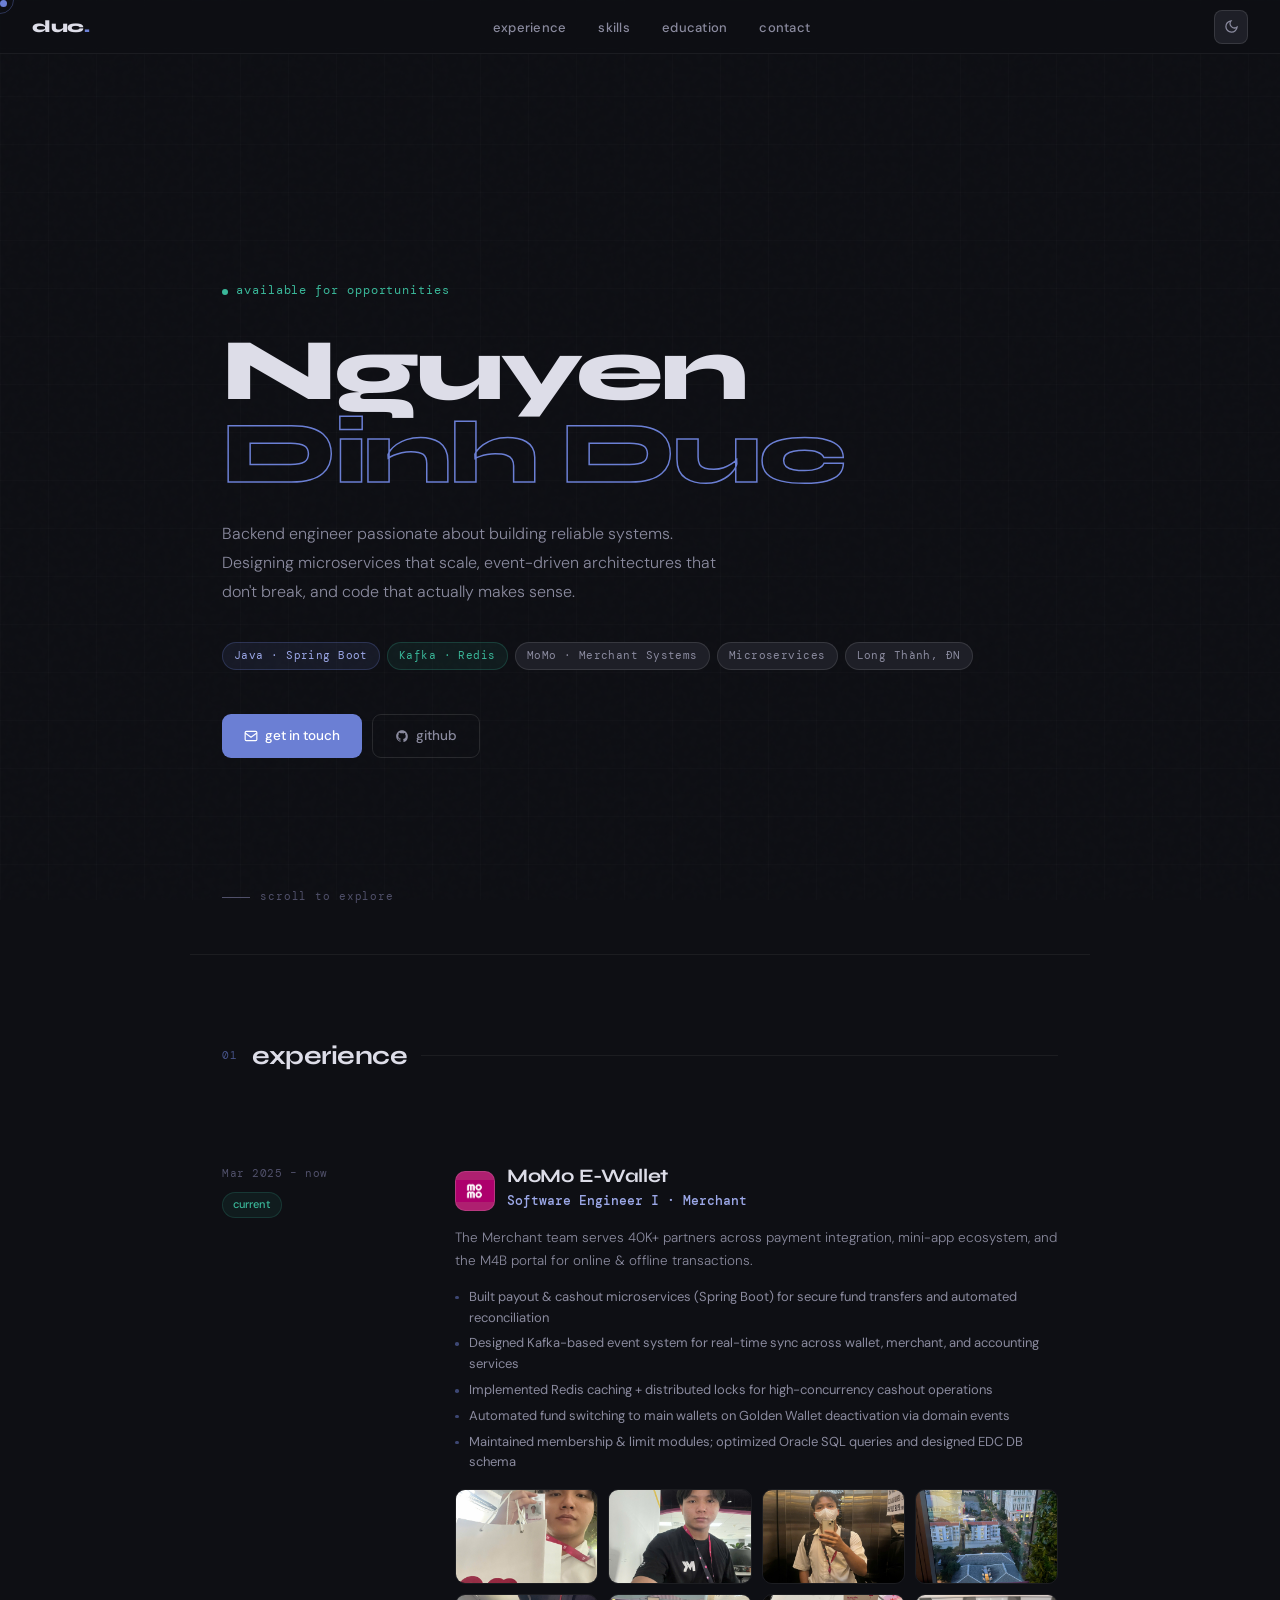
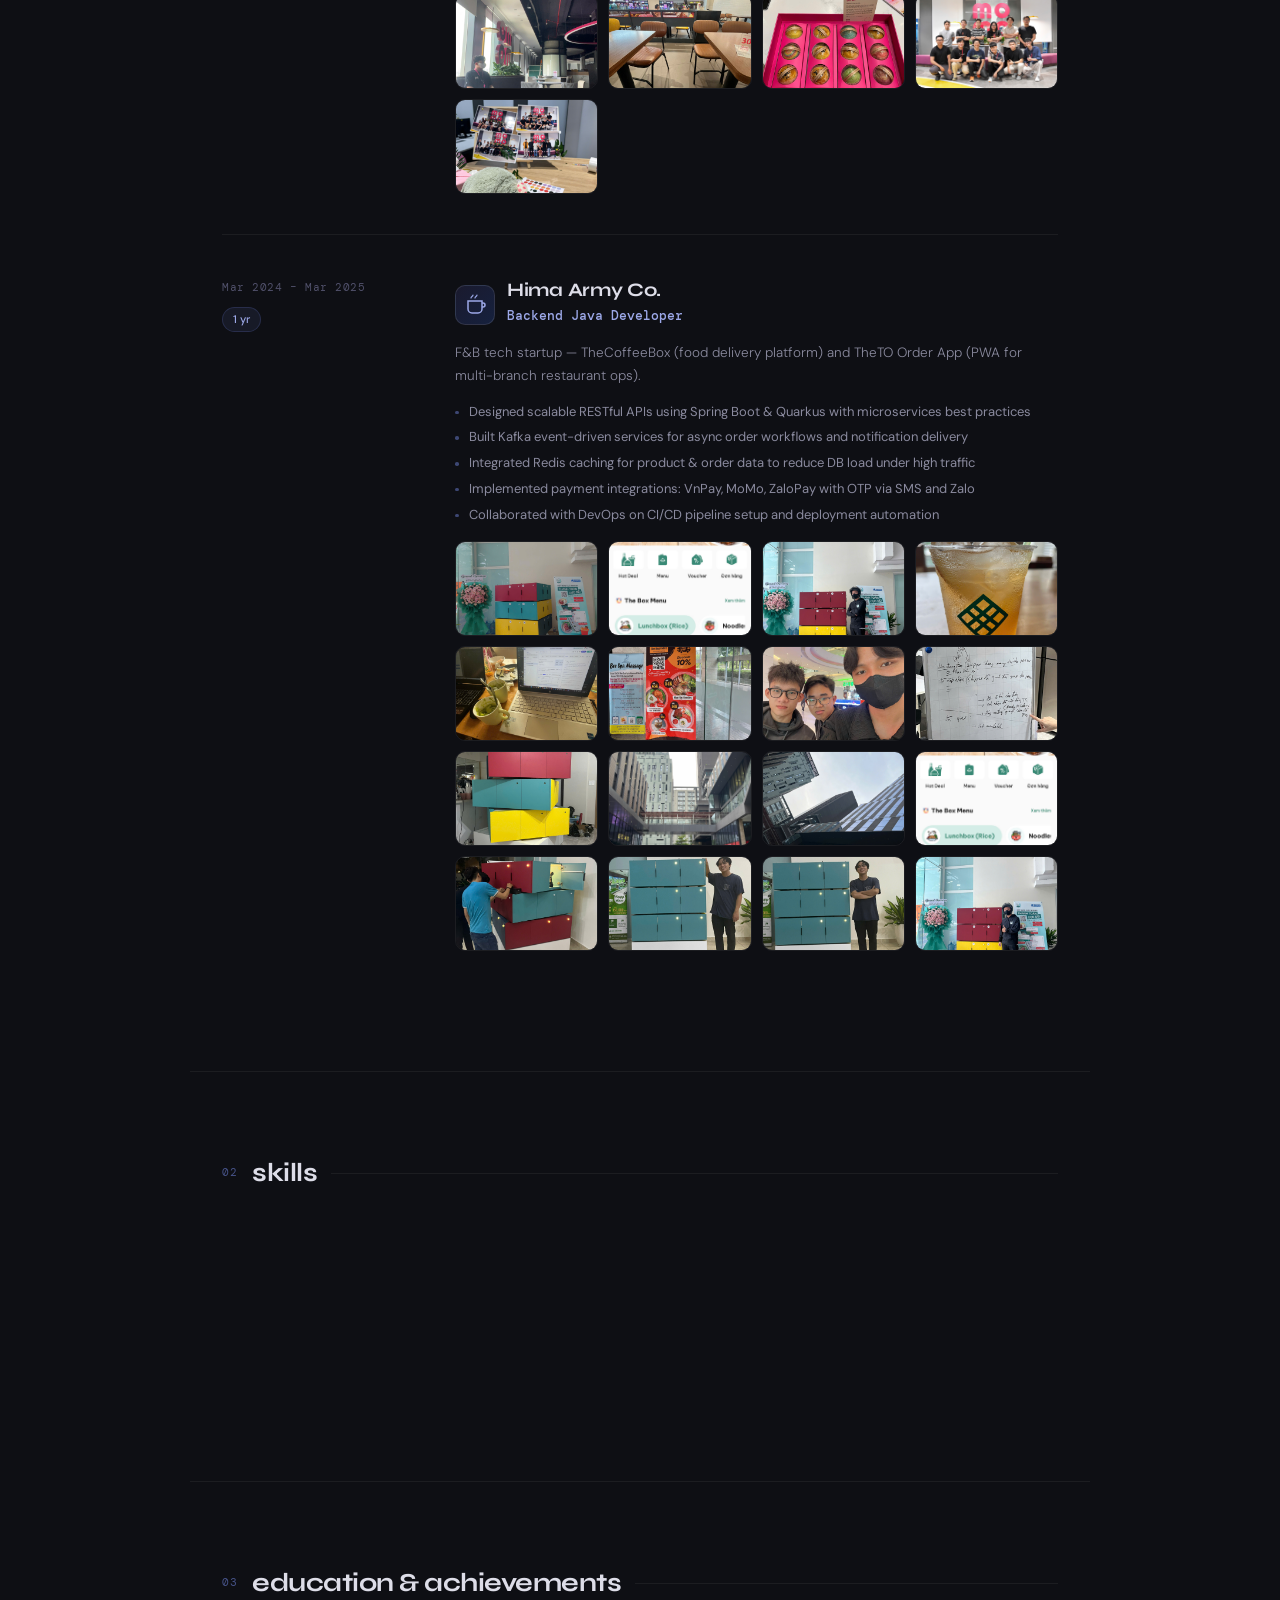
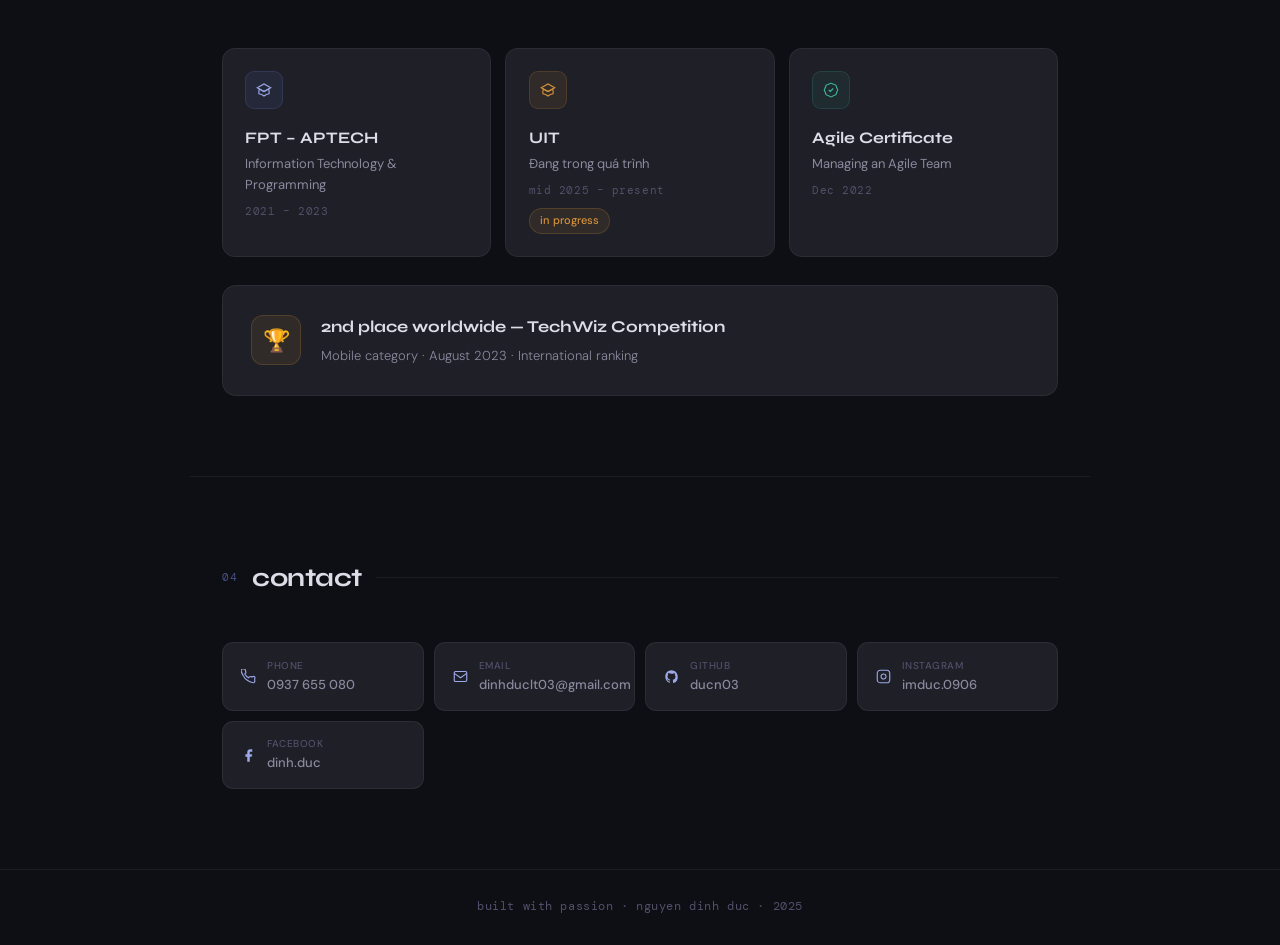
==== commit 7f0c28f5: "feat: portfolio" ====
--- a/index.html
+++ b/index.html
@@ -445,6 +445,7 @@
             <img src="images/hima11.jpg" alt="">
             <img src="images/hima12.jpg" alt="">
             <img src="images/hima13.jpg" alt="">
+
           </div>
         </div>
       </div>
@@ -625,30 +626,76 @@
 document.querySelectorAll('.reveal').forEach(el => observer.observe(el));
 
 // click ảnh to
-document.querySelectorAll('.exp-gallery img').forEach(img => {
-  img.addEventListener('click', () => {
-    const overlay = document.createElement('div');
-    overlay.style = `
-      position:fixed; inset:0;
-      background:rgba(0,0,0,0.8);
-      display:flex; align-items:center; justify-content:center;
-      z-index:9999;
-    `;
-    
-    const bigImg = document.createElement('img');
-    bigImg.src = img.src;
-    bigImg.style = `
-      max-width:90%;
-      max-height:90%;
-      border-radius:10px;
-    `;
-
-    overlay.appendChild(bigImg);
-    overlay.onclick = () => overlay.remove();
-
-    document.body.appendChild(overlay);
+document.querySelectorAll('.exp-gallery').forEach(gallery => {
+  const images = gallery.querySelectorAll('img');
+
+  images.forEach((img, index) => {
+    img.addEventListener('click', () => {
+      let current = index;
+
+      const overlay = document.createElement('div');
+      overlay.style = `
+        position:fixed; inset:0;
+        background:rgba(0,0,0,0.85);
+        display:flex; align-items:center; justify-content:center;
+        z-index:9999;
+      `;
+
+      const bigImg = document.createElement('img');
+      bigImg.style = `
+        max-width:90%;
+        max-height:90%;
+        border-radius:10px;
+      `;
+
+      function render() {
+        bigImg.src = images[current].src;
+      }
+
+      function prev() {
+        current = (current - 1 + images.length) % images.length;
+        render();
+      }
+
+      function next() {
+        current = (current + 1) % images.length;
+        render();
+      }
+
+      function close() {
+        overlay.remove();
+        document.body.style.overflow = ''; // 👈 mở lại scroll
+        window.removeEventListener('keydown', handleKey);
+      }
+
+      function handleKey(e) {
+        if (e.key === 'Escape') {
+          close(); // 👈 FIX CHÍNH
+        }
+        if (e.key === 'ArrowLeft') prev();
+        if (e.key === 'ArrowRight') next();
+      }
+
+      // 👇 khóa scroll khi mở
+      document.body.style.overflow = 'hidden';
+
+      // 👇 click nền để đóng
+      overlay.onclick = close;
+
+      // 👇 chặn click vào ảnh
+      bigImg.onclick = (e) => e.stopPropagation();
+
+      window.addEventListener('keydown', handleKey);
+
+      render();
+      overlay.appendChild(bigImg);
+      document.body.appendChild(overlay);
+    });
   });
 });
+
+
 </script>
+
 </body>
 </html>
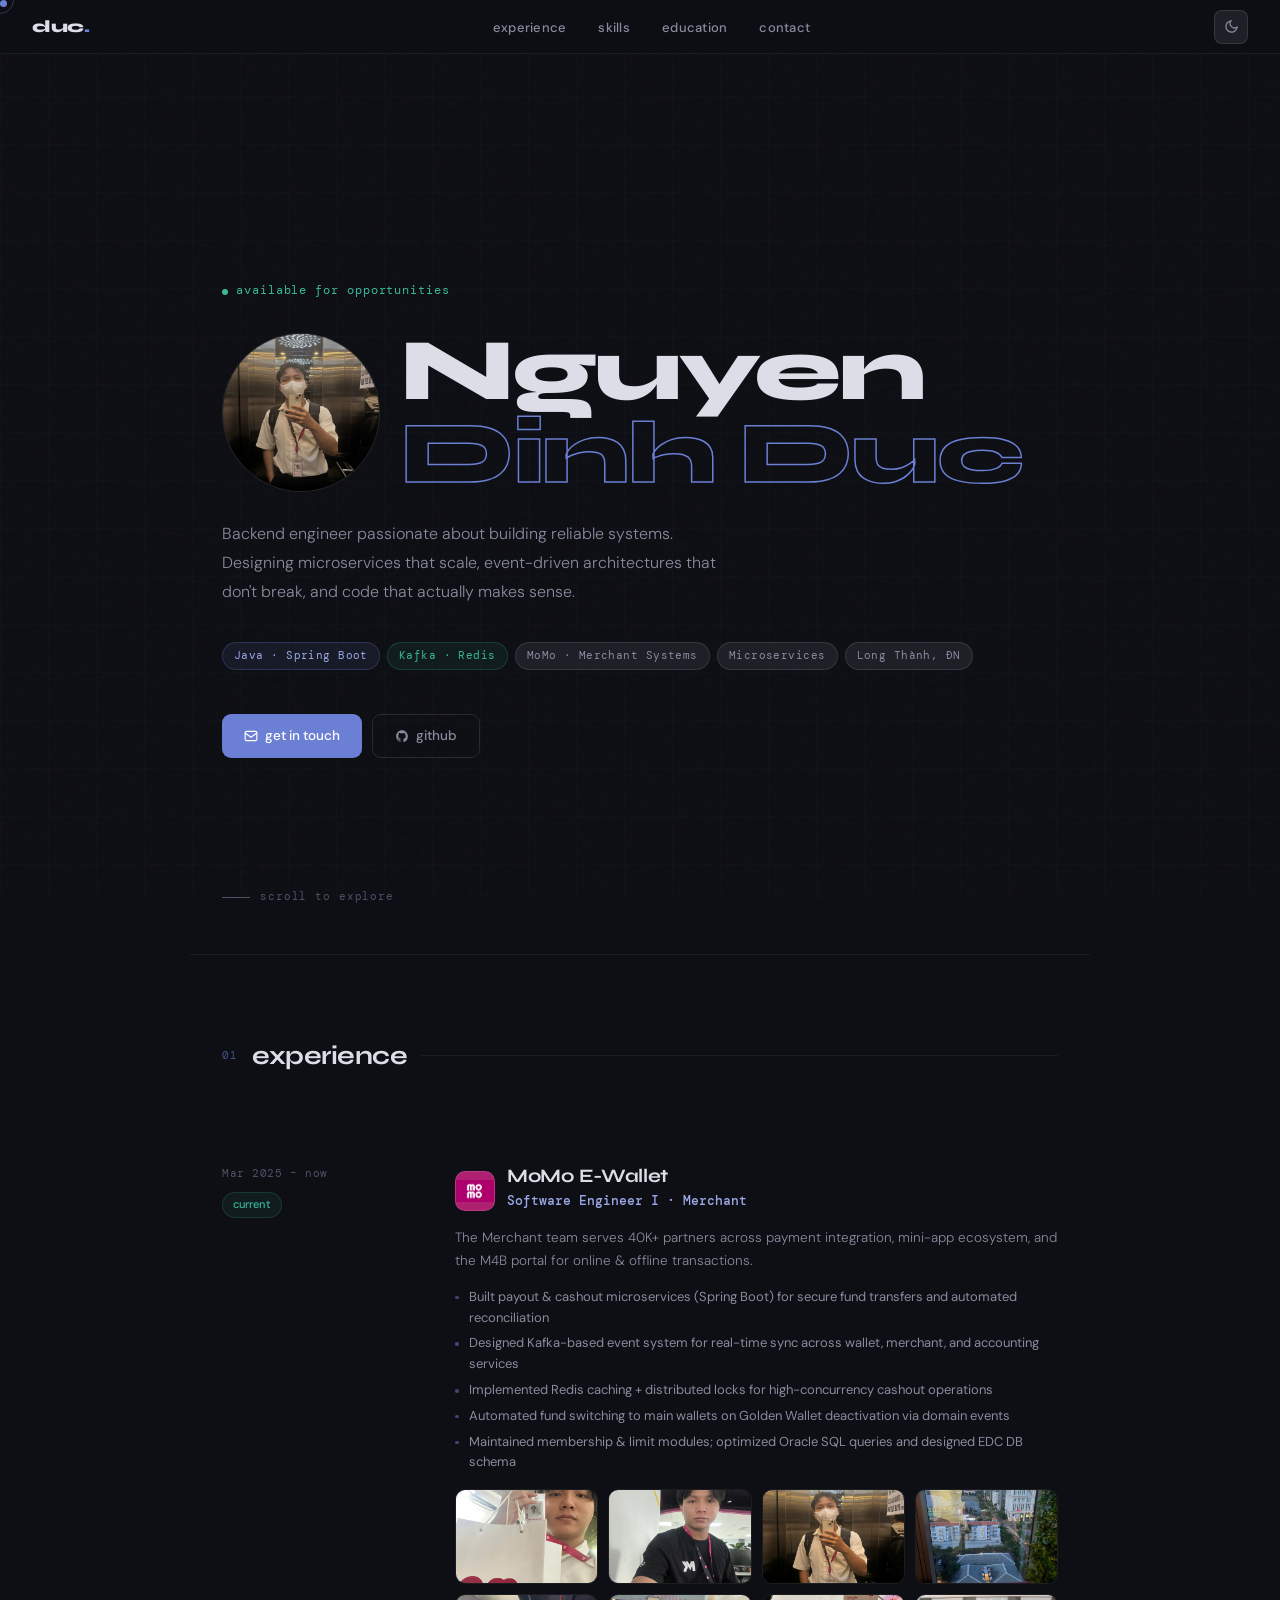
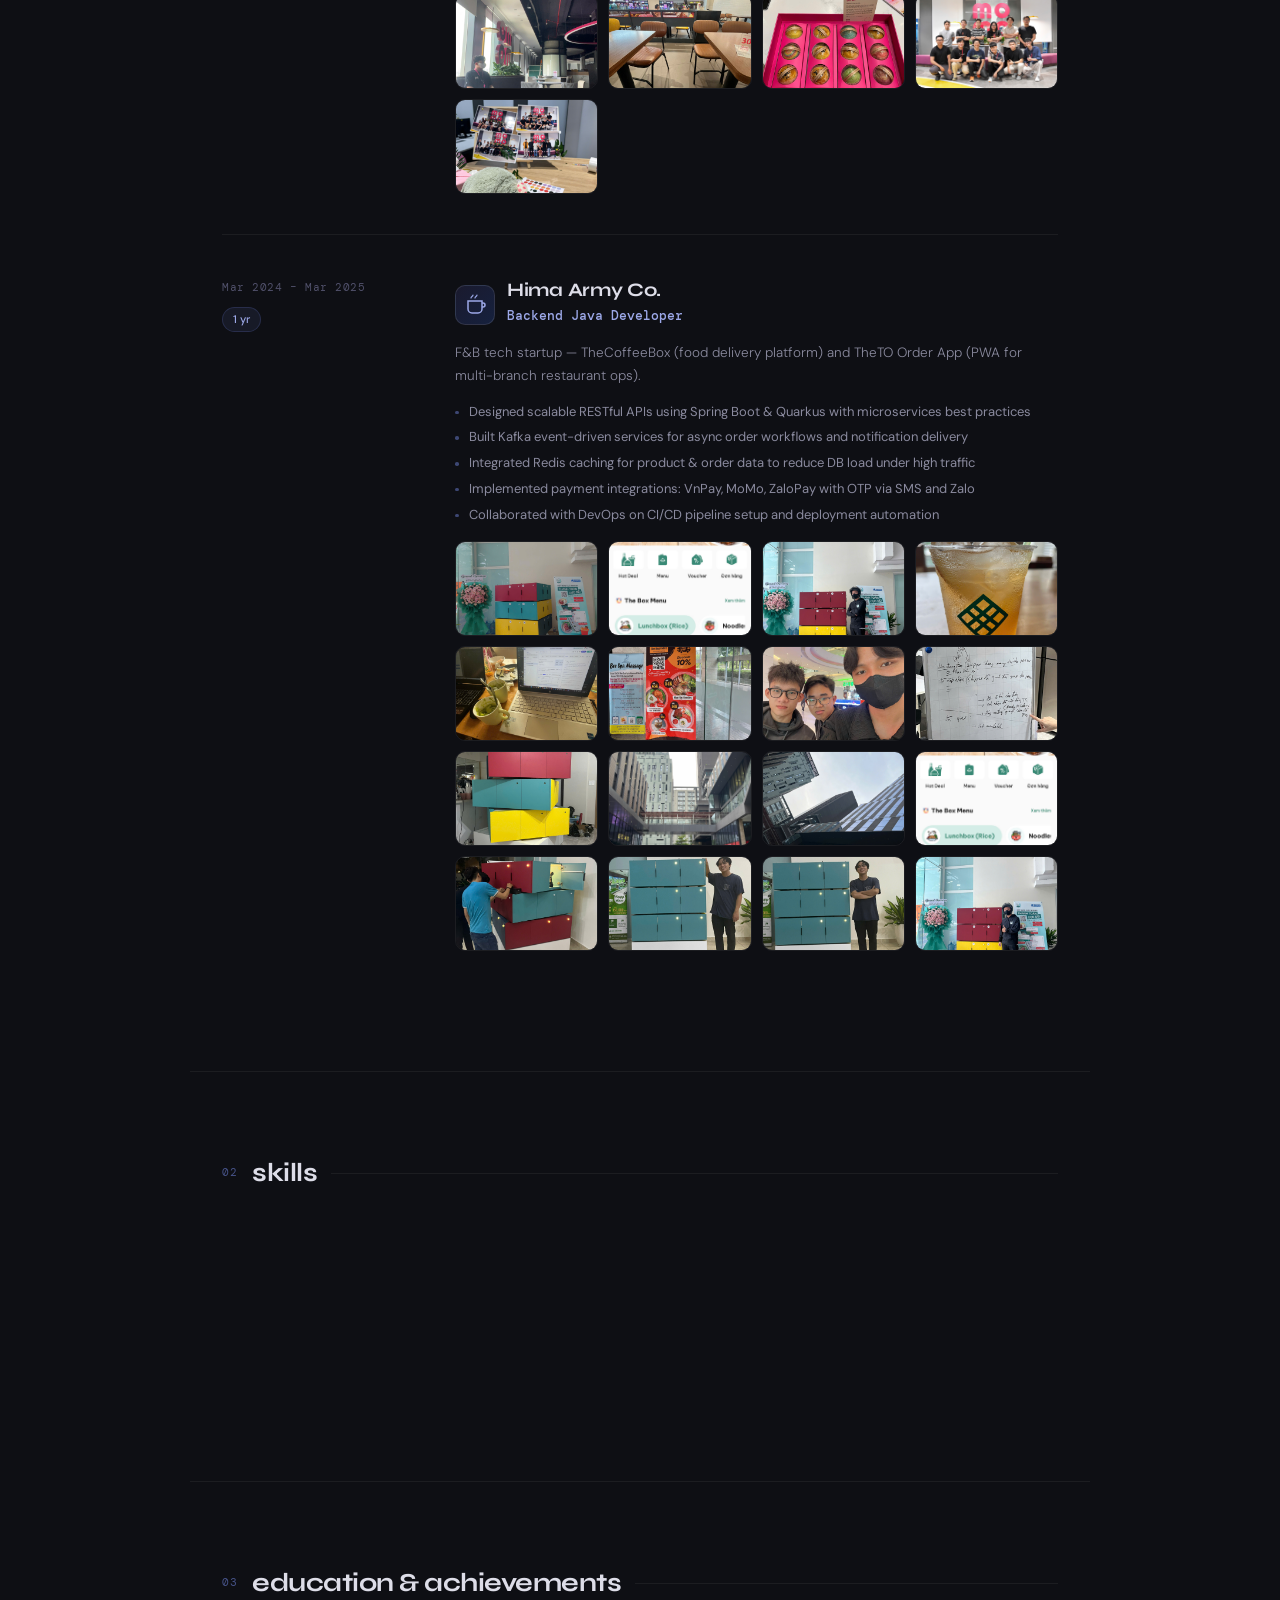
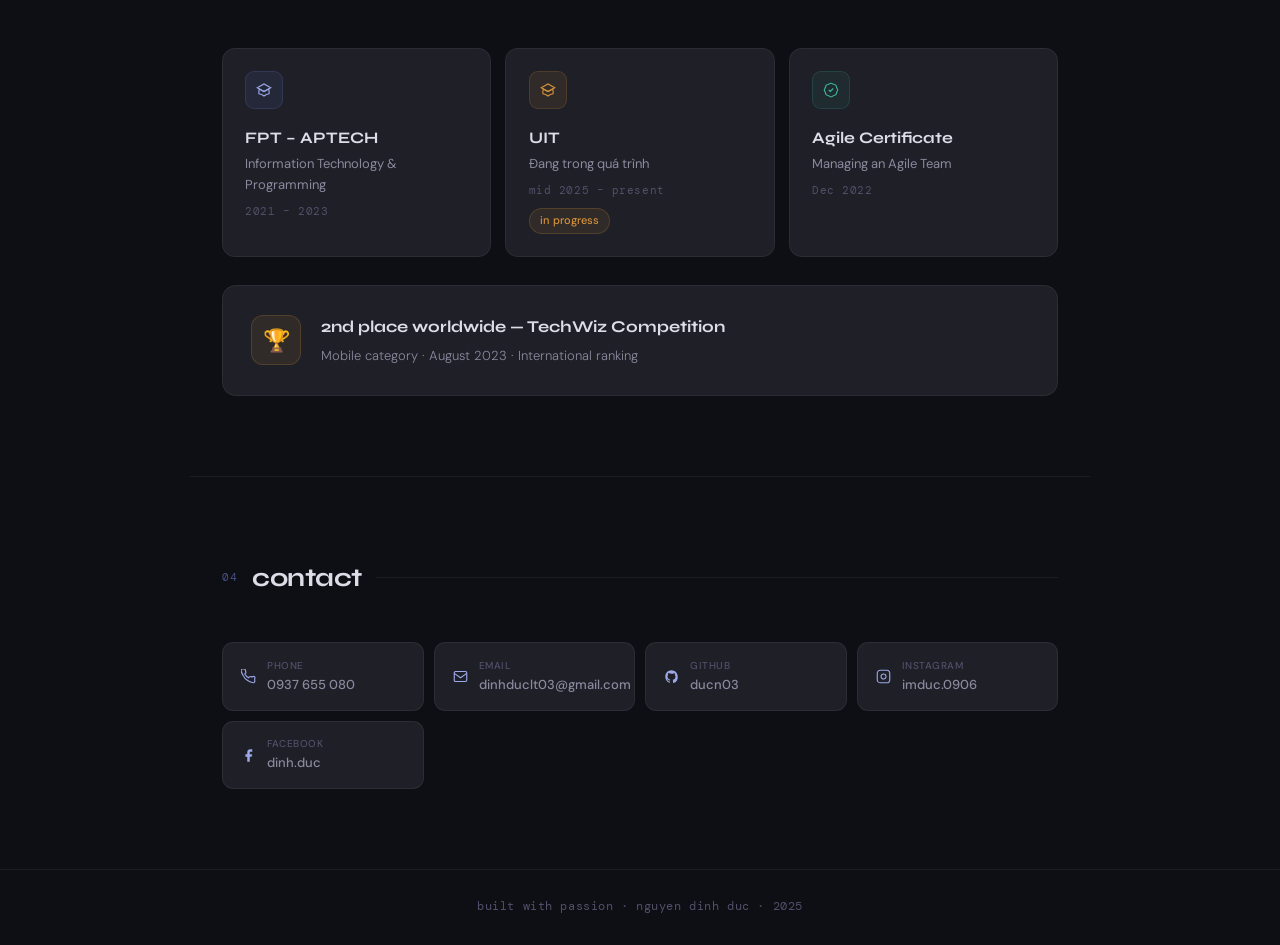
==== commit 2b62f289: "feat: update portfolio" ====
--- a/index.html
+++ b/index.html
@@ -287,6 +287,32 @@
   transform: scale(1.06);
   border-color: var(--accent);
 }
+
+/* avatar */
+.hero-name {
+  display: flex;
+  align-items: center;
+  gap: 20px;
+}
+
+.hero-avatar {
+  height: 1.8em;   /* 👈 key: scale theo font chữ */
+  width: 1.8em;
+  border-radius: 50%;
+  object-fit: cover;
+
+  opacity: 0.9;
+  filter: grayscale(20%);
+  border: 1px solid var(--border2);
+
+  flex-shrink: 0;
+}
+
+.hero-avatar:hover {
+  opacity: 1;
+  filter: none;
+  transition: 0.2s;
+}
 </style>
 </head>
 <body>
@@ -318,7 +344,10 @@
       available for opportunities
     </div>
     <h1 class="hero-name">
-      Nguyen<br><span class="highlight">Dinh Duc</span>
+      <img src="images/momo3.jpg" class="hero-avatar" />
+      <div>
+        Nguyen<br><span class="highlight">Dinh Duc</span>
+      </div>
     </h1>
     <p class="hero-desc">
       Backend engineer passionate about building reliable systems. Designing microservices that scale, event-driven architectures that don't break, and code that actually makes sense.
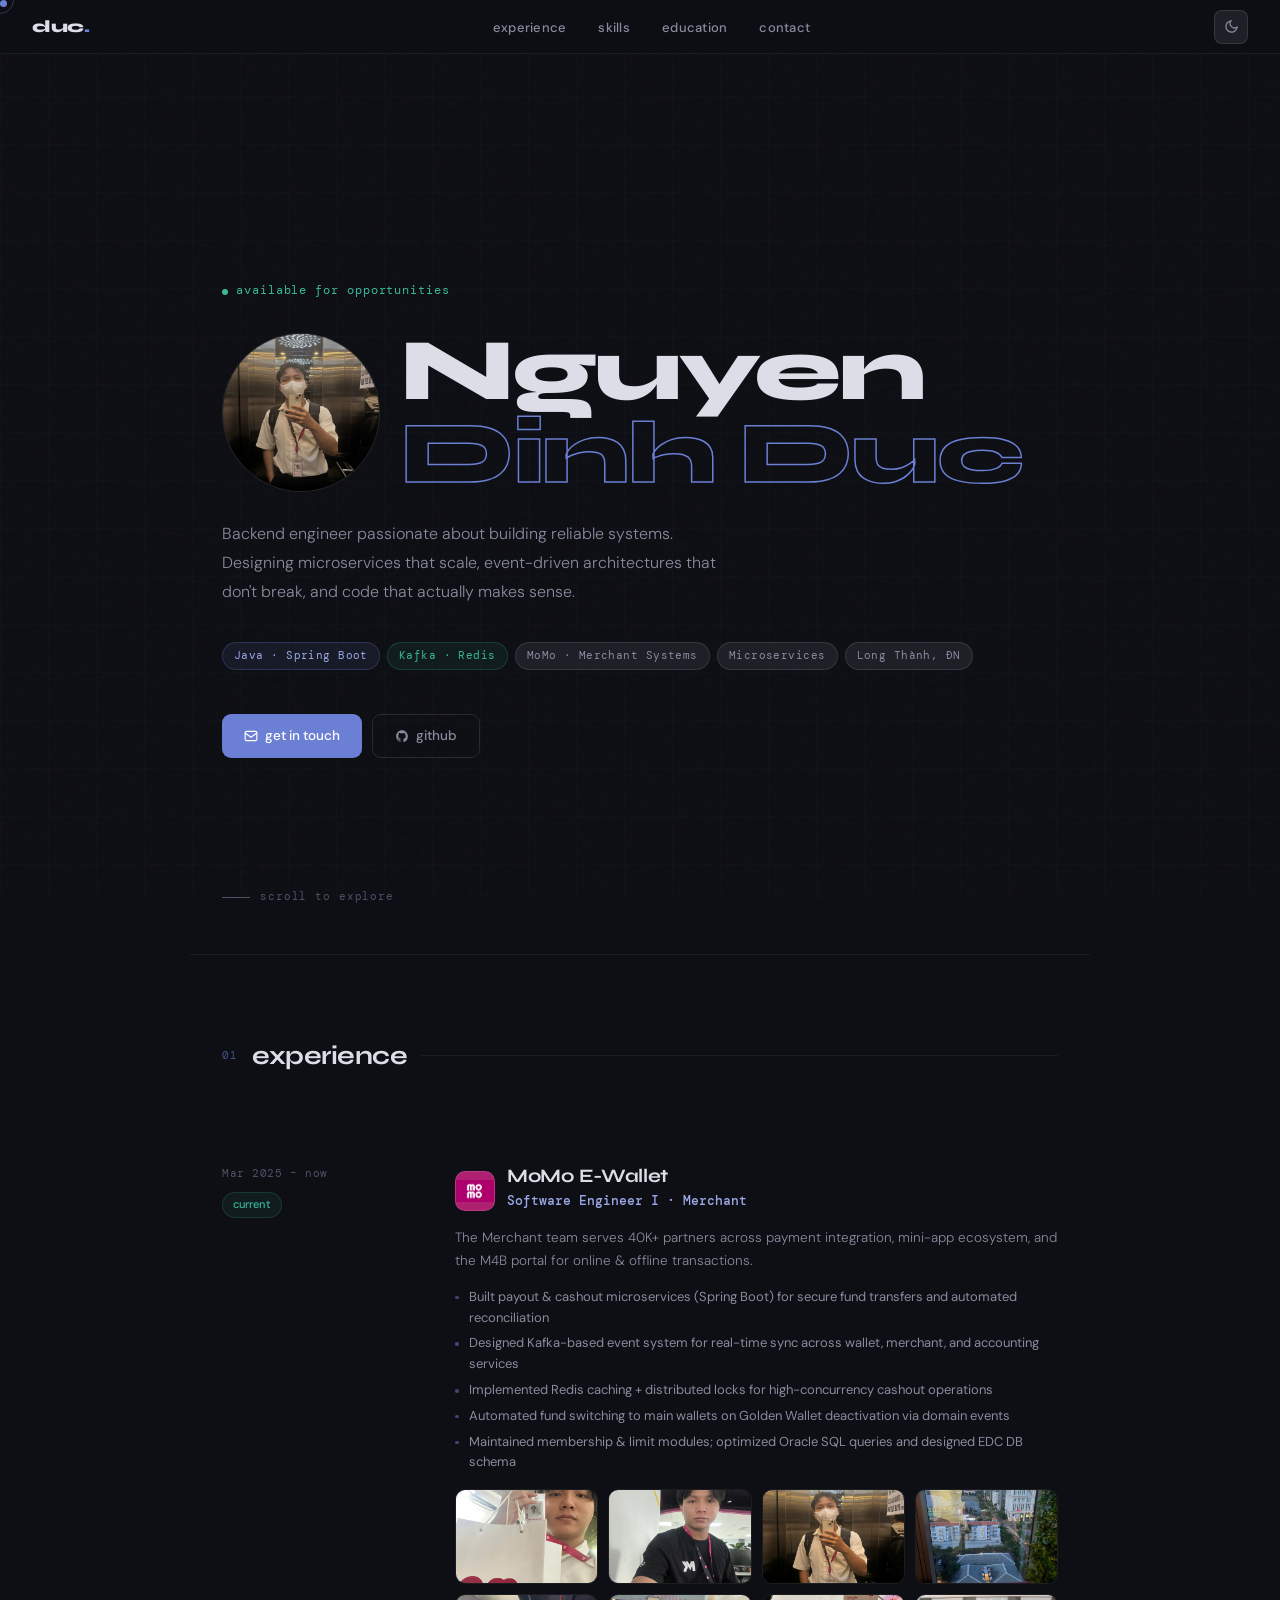
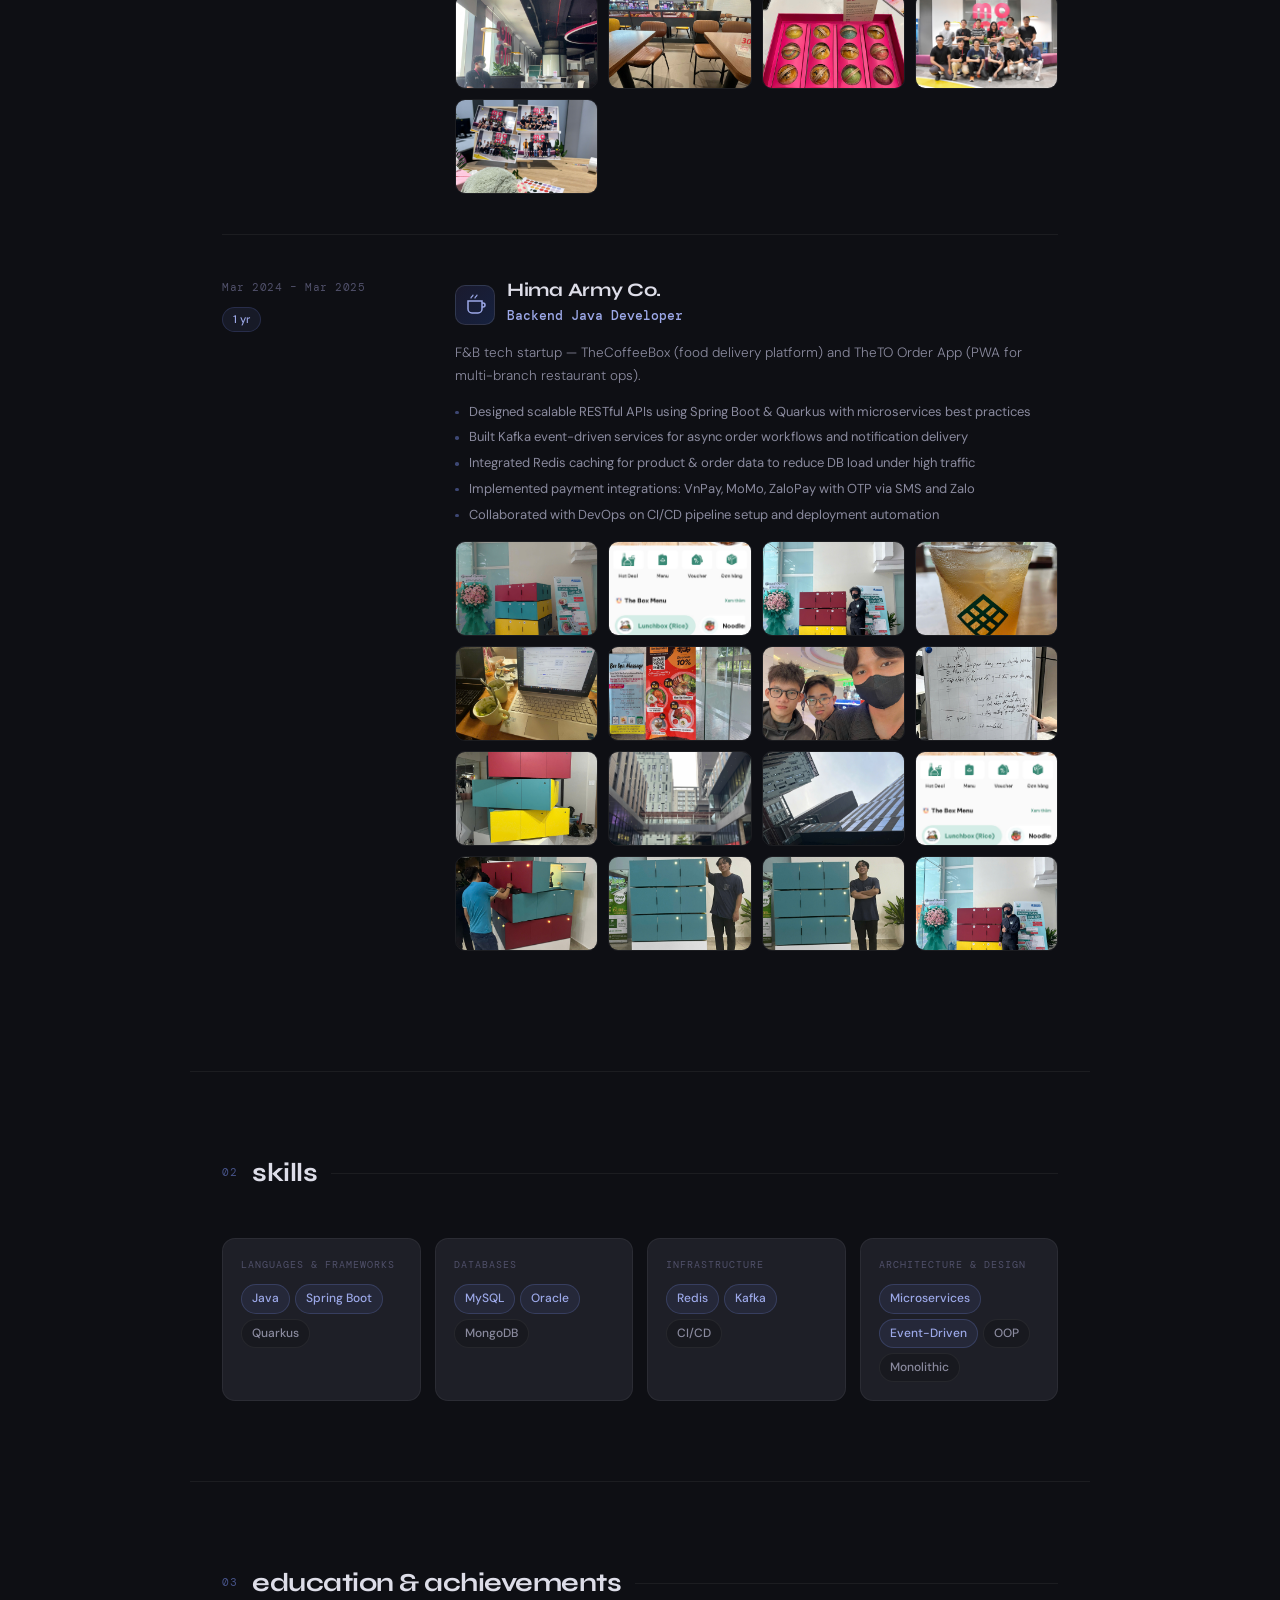
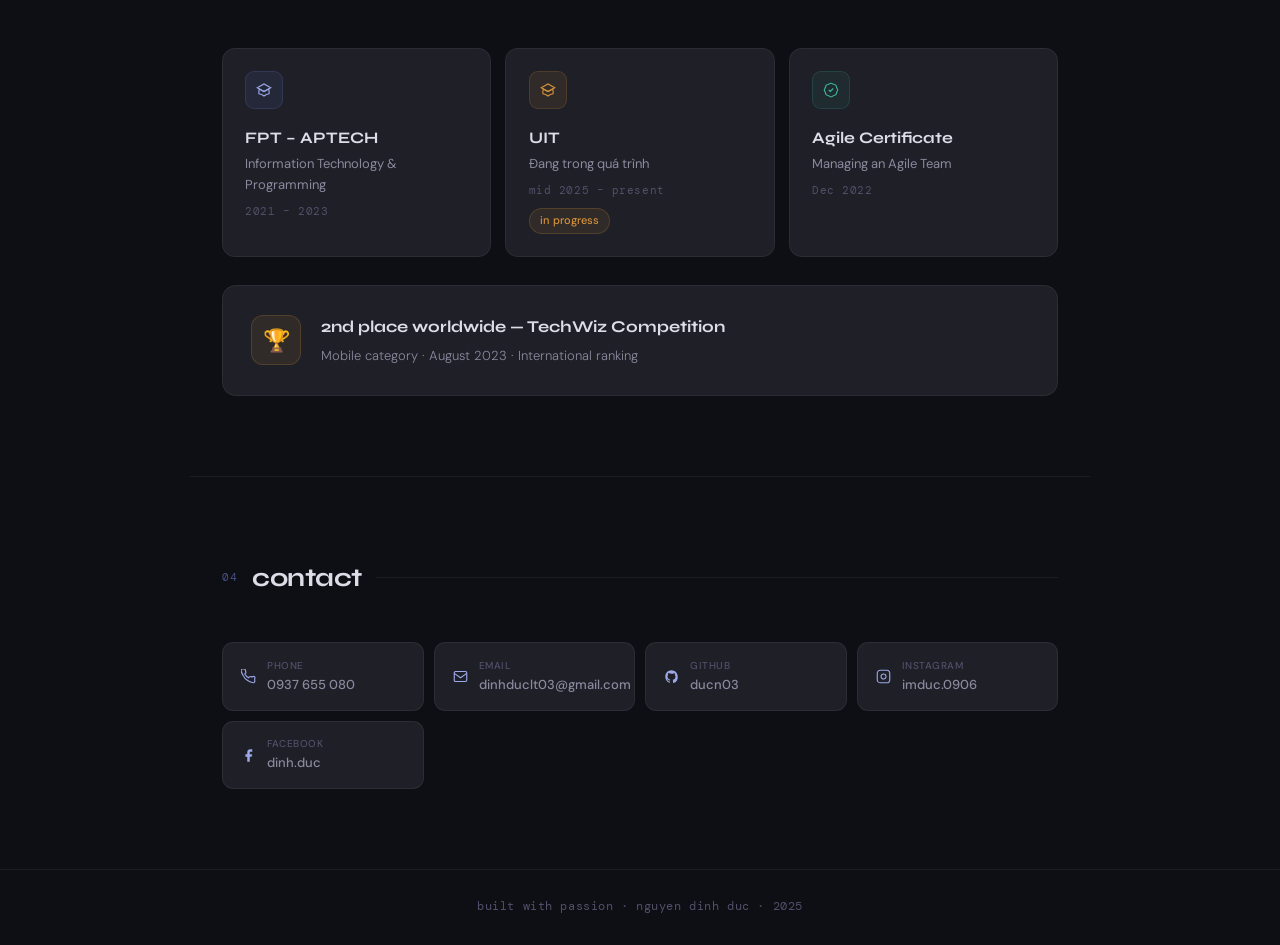
==== commit 70ffa211: "feat: update portfolio" ====
--- a/index.html
+++ b/index.html
@@ -293,10 +293,15 @@
   display: flex;
   align-items: center;
   gap: 20px;
+  flex-wrap: wrap;            /* 👈 FIX tràn mobile */
+}
+
+.hero-name > div {
+  min-width: 0;               /* 👈 FIX flex overflow */
 }
 
 .hero-avatar {
-  height: 1.8em;   /* 👈 key: scale theo font chữ */
+  height: 1.8em;
   width: 1.8em;
   border-radius: 50%;
   object-fit: cover;
@@ -655,12 +660,13 @@
 document.querySelectorAll('.reveal').forEach(el => observer.observe(el));
 
 // click ảnh to
-document.querySelectorAll('.exp-gallery').forEach(gallery => {
+ddocument.querySelectorAll('.exp-gallery').forEach(gallery => {
   const images = gallery.querySelectorAll('img');
 
   images.forEach((img, index) => {
     img.addEventListener('click', () => {
       let current = index;
+      let startX = 0;
 
       const overlay = document.createElement('div');
       overlay.style = `
@@ -668,6 +674,7 @@
         background:rgba(0,0,0,0.85);
         display:flex; align-items:center; justify-content:center;
         z-index:9999;
+        touch-action: pan-x pan-y; /* 👈 FIX swipe mobile */
       `;
 
       const bigImg = document.createElement('img');
@@ -675,6 +682,7 @@
         max-width:90%;
         max-height:90%;
         border-radius:10px;
+        user-select:none;
       `;
 
       function render() {
@@ -693,26 +701,34 @@
 
       function close() {
         overlay.remove();
-        document.body.style.overflow = ''; // 👈 mở lại scroll
+        document.body.style.overflowY = ''; // 👈 FIX scroll
         window.removeEventListener('keydown', handleKey);
       }
 
       function handleKey(e) {
-        if (e.key === 'Escape') {
-          close(); // 👈 FIX CHÍNH
-        }
+        if (e.key === 'Escape') close();
         if (e.key === 'ArrowLeft') prev();
         if (e.key === 'ArrowRight') next();
       }
 
-      // 👇 khóa scroll khi mở
-      document.body.style.overflow = 'hidden';
-
-      // 👇 click nền để đóng
+      // 👇 chỉ khóa scroll dọc
+      document.body.style.overflowY = 'hidden';
+
       overlay.onclick = close;
-
-      // 👇 chặn click vào ảnh
       bigImg.onclick = (e) => e.stopPropagation();
+
+      // 👇 swipe mobile
+      overlay.addEventListener('touchstart', (e) => {
+        startX = e.touches[0].clientX;
+      });
+
+      overlay.addEventListener('touchend', (e) => {
+        let endX = e.changedTouches[0].clientX;
+        let diff = endX - startX;
+
+        if (diff > 50) prev();
+        if (diff < -50) next();
+      });
 
       window.addEventListener('keydown', handleKey);
 
